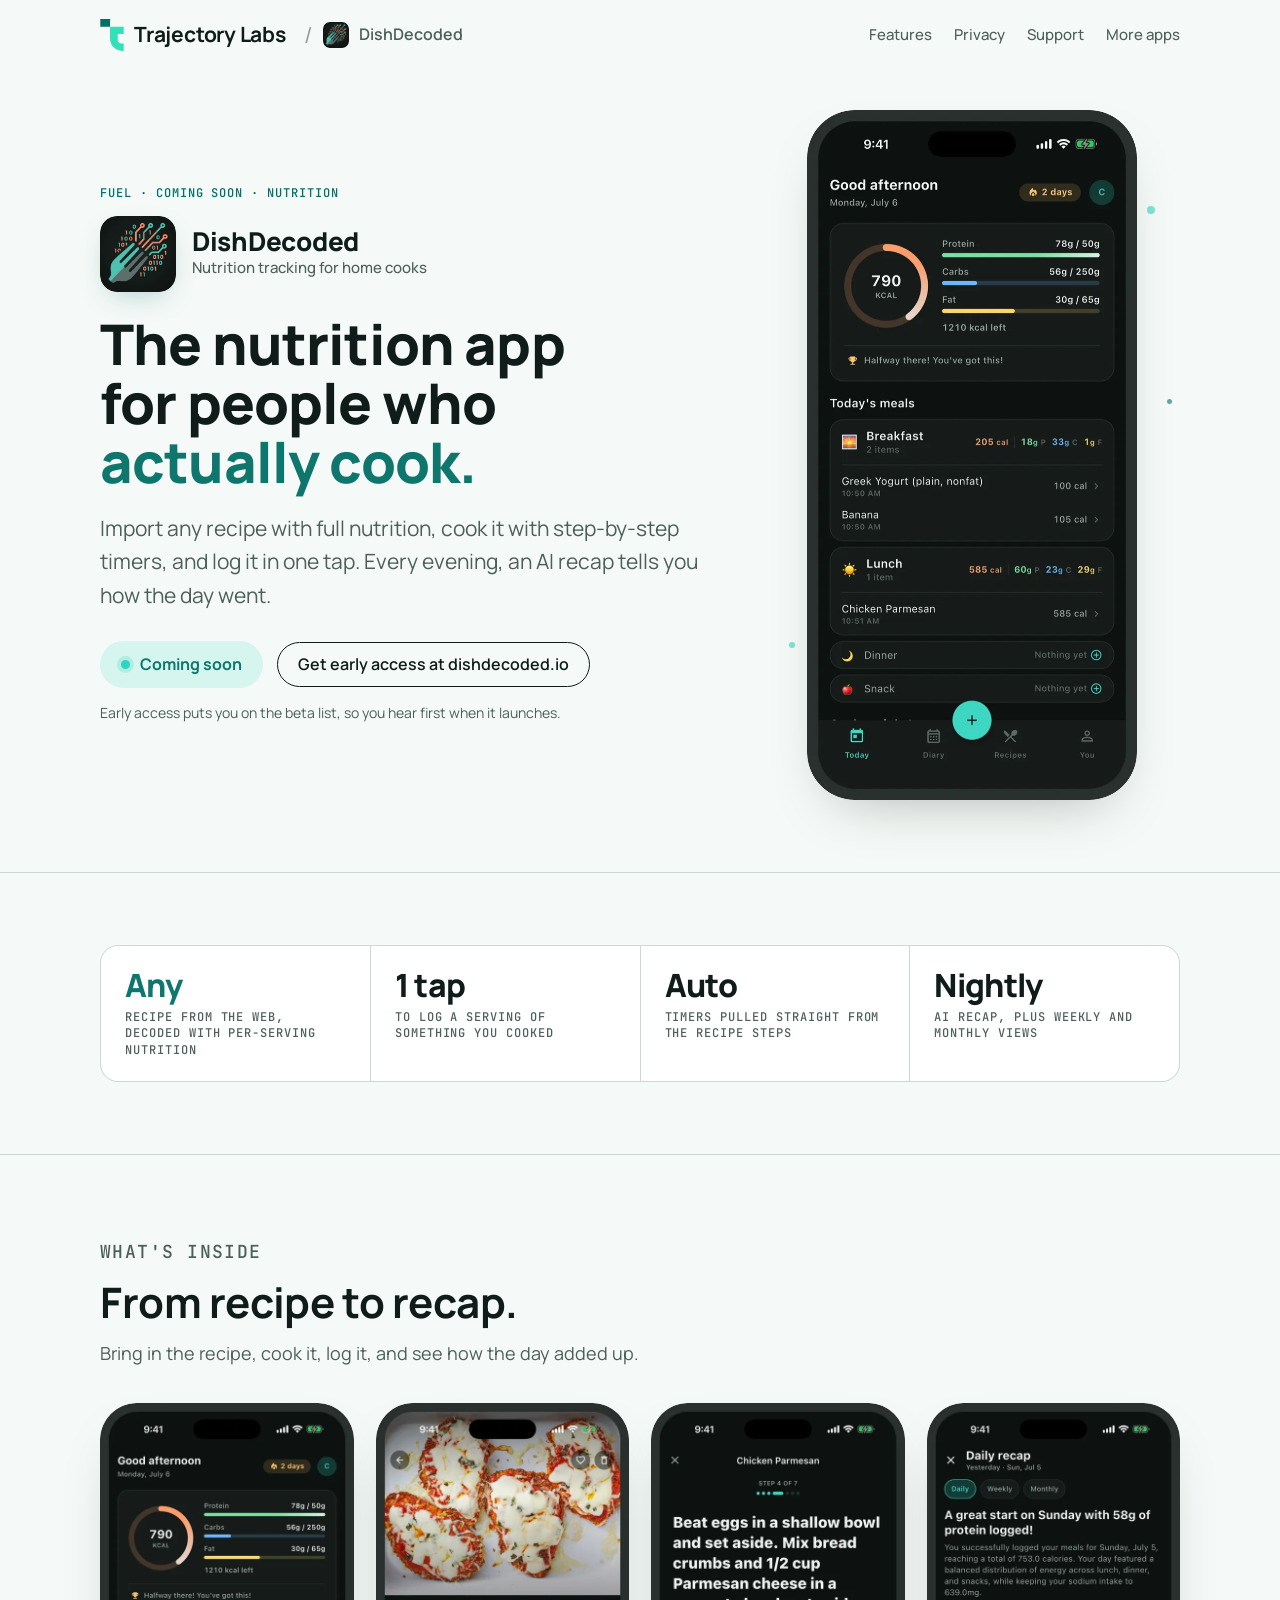
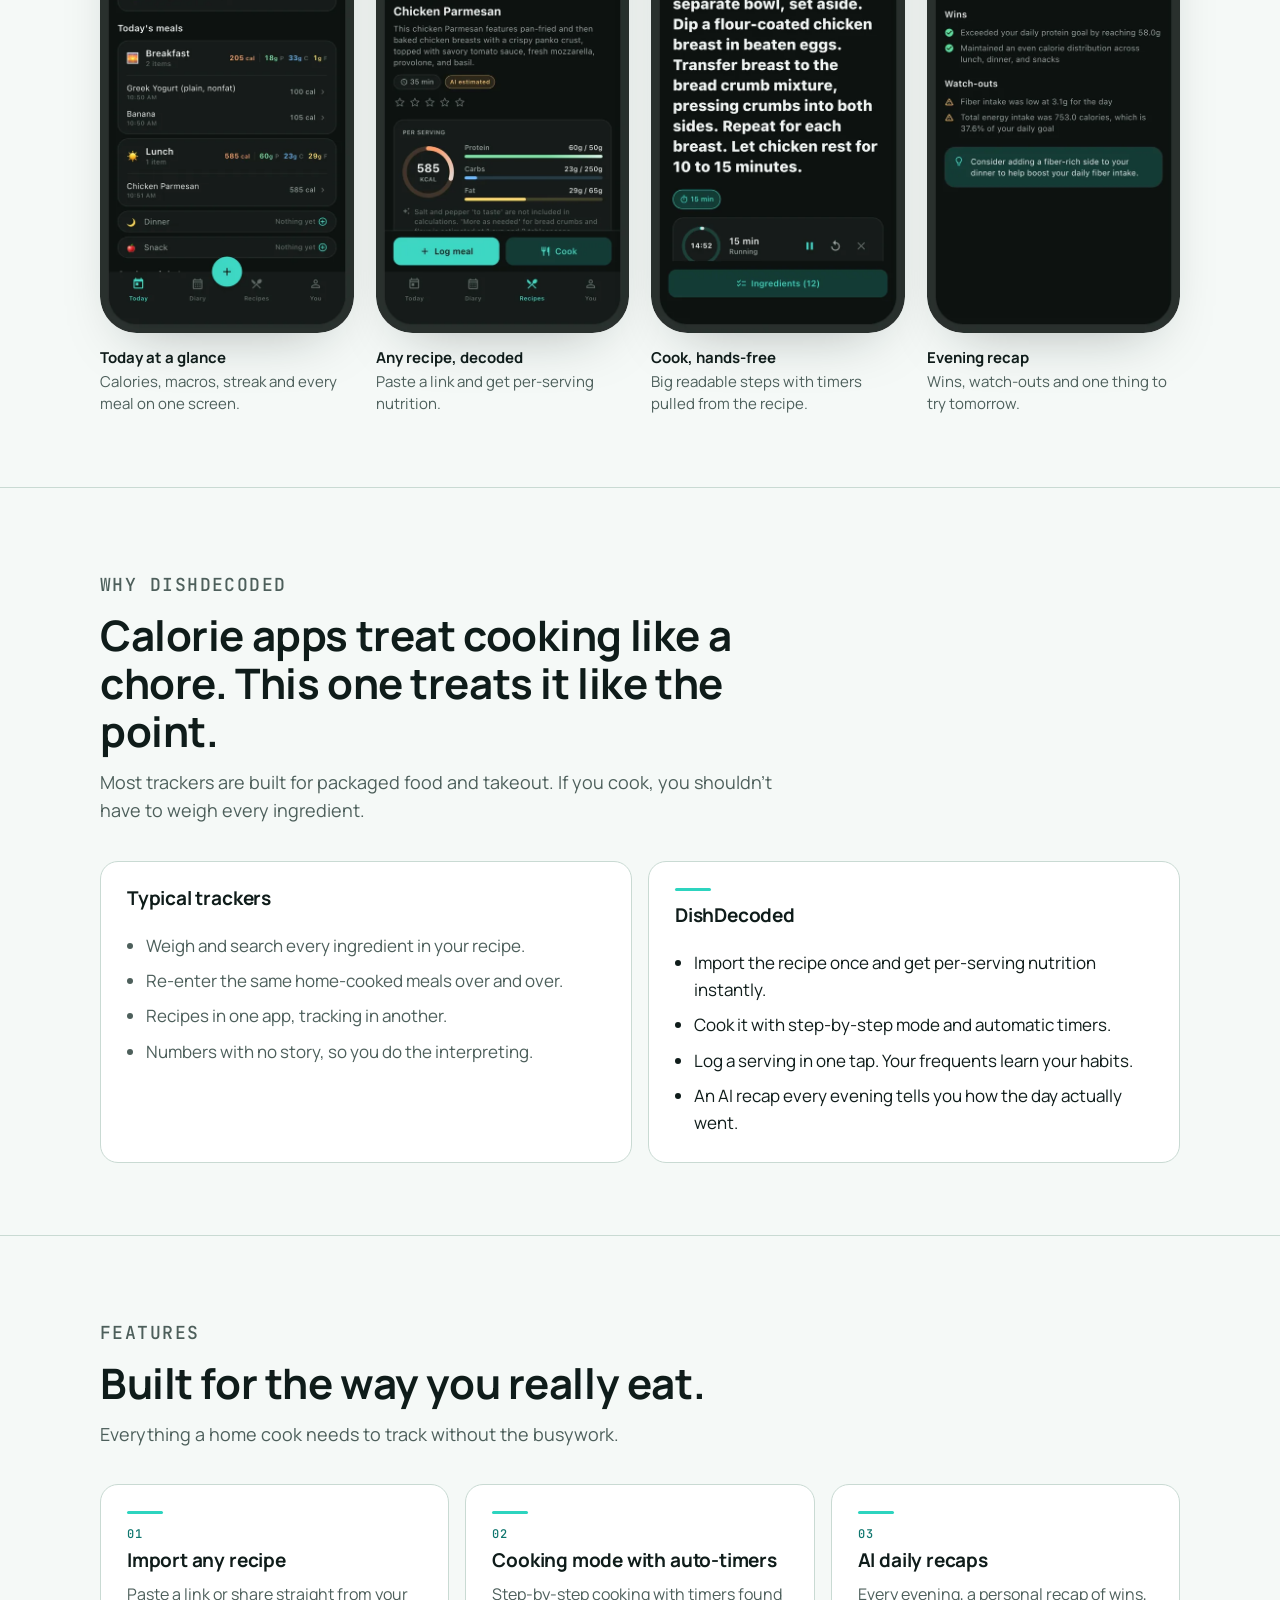
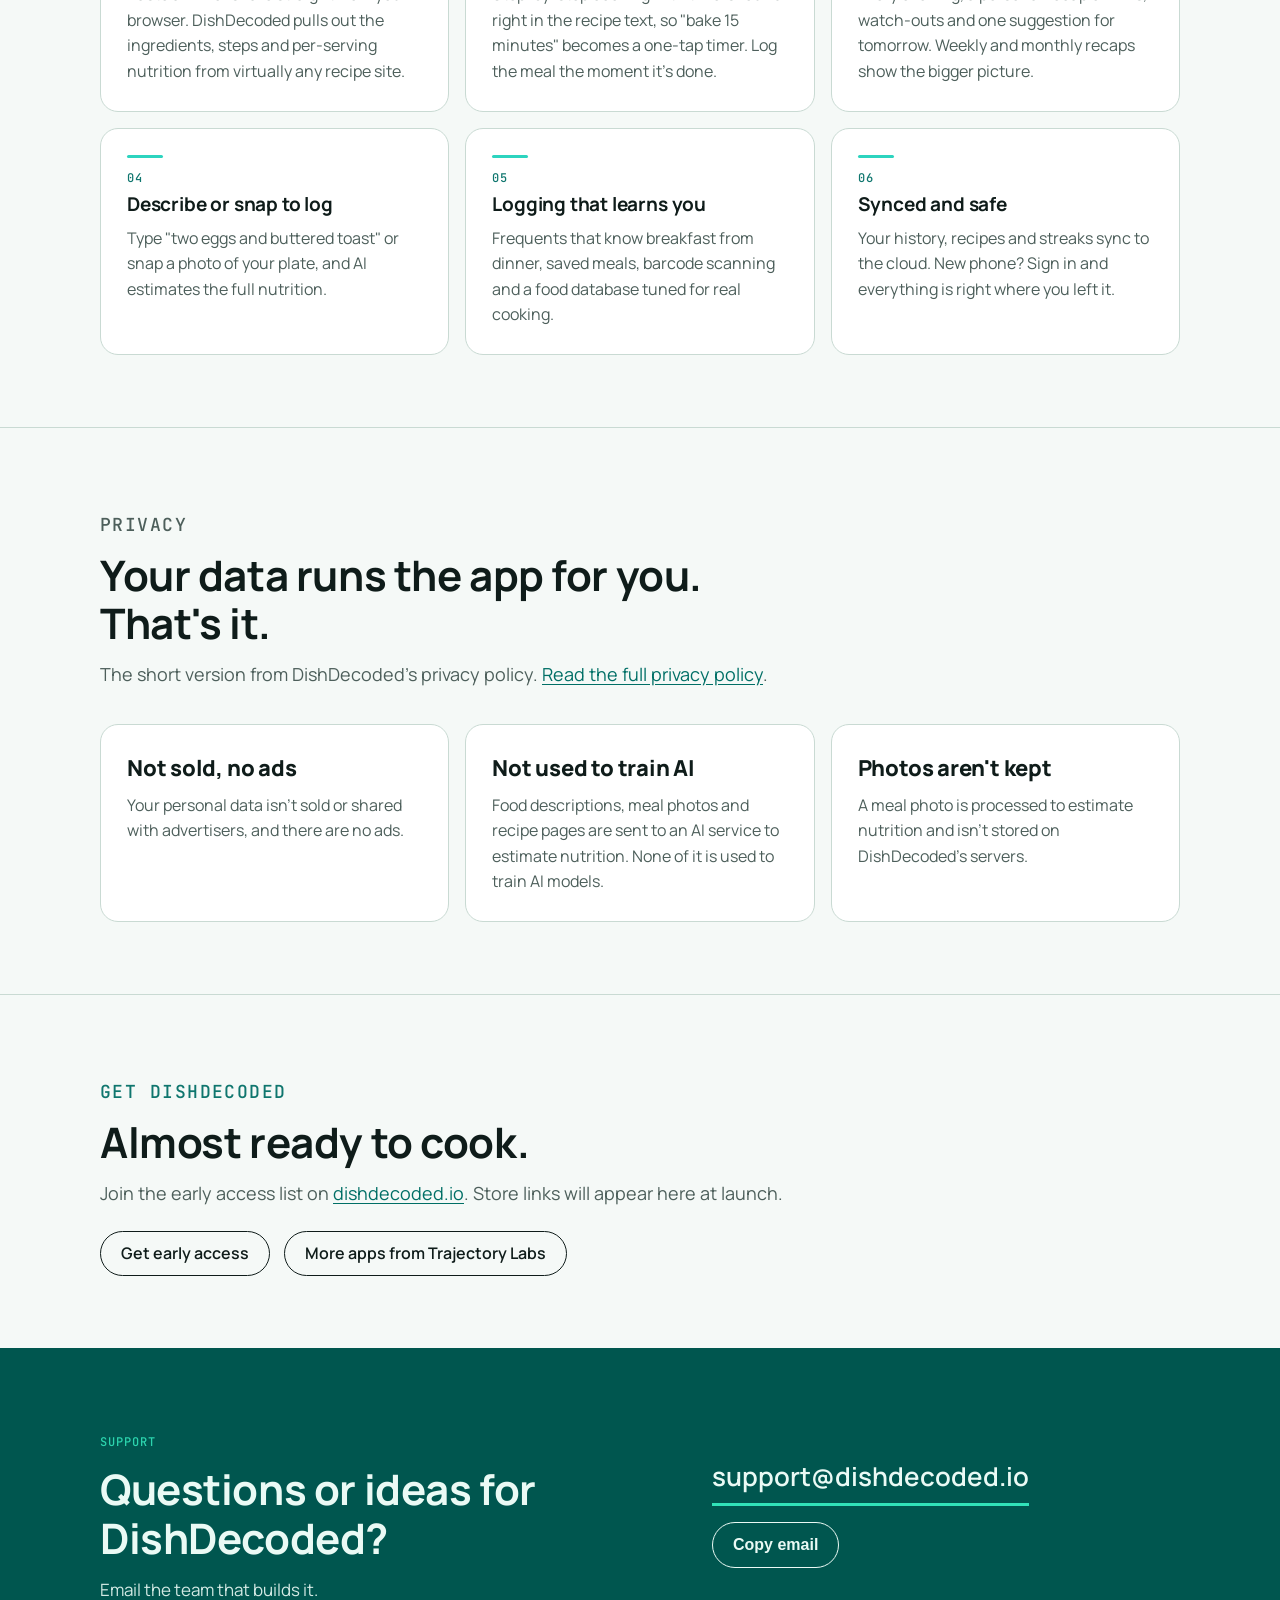
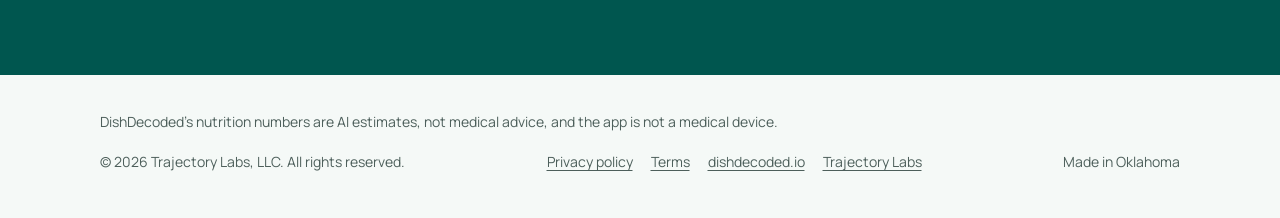
==== dishdecoded/index.html @ 004f0a42 "Add trajectorylabs.io homepage and app subpages Homepage with app cards, plus Revest, DishDecoded an" ====
<!doctype html>
<!-- ============================================================
     Trajectory Labs app page (from the hamprep-site template, see TEMPLATE.md).
     Served at trajectorylabs.io/dishdecoded/. All links to the parent site are relative.
     Copy and screenshots come from dishdecoded.io (netlify/dishdecoded-web in the dishdecoded repo).
     STORE STATE SWITCH: data-store="soon" (no badge, early access link)
                         data-store="live" (store badge). When it ships, add the real App Store URL
                         (hero and second CTA), the Apple trademark line in the footer, and pricing.
     ============================================================ -->
<html lang="en" data-store="soon">
<head>
<meta charset="utf-8">
<meta name="viewport" content="width=device-width, initial-scale=1, viewport-fit=cover">
<title>DishDecoded: The nutrition app for people who actually cook</title>
<meta name="description" content="Import any recipe with full nutrition, cook it with step-by-step auto-timers, log it in one tap, and get an AI recap of your day. Nutrition tracking built for home cooks, coming soon.">
<link rel="canonical" href="https://trajectorylabs.io/dishdecoded/">
<meta name="theme-color" content="#f5f9f7" media="(prefers-color-scheme: light)">
<meta name="theme-color" content="#0b1513" media="(prefers-color-scheme: dark)">
<link rel="icon" href="assets/favicon.png" type="image/png" sizes="64x64">
<link rel="apple-touch-icon" href="assets/apple-touch-icon.png">
<meta property="og:type" content="website">
<meta property="og:site_name" content="Trajectory Labs">
<meta property="og:title" content="DishDecoded: The nutrition app for people who actually cook">
<meta property="og:description" content="Import any recipe with full nutrition, cook it with auto-timers, log it in one tap, and get an AI recap of your day.">
<meta property="og:url" content="https://trajectorylabs.io/dishdecoded/">
<meta property="og:image" content="https://trajectorylabs.io/dishdecoded/icon.png">
<meta property="og:image:width" content="512">
<meta property="og:image:height" content="512">
<meta property="og:image:alt" content="DishDecoded app icon: a teal fork whose tines turn into circuit lines and binary digits">
<meta name="twitter:card" content="summary">
<meta name="twitter:title" content="DishDecoded: The nutrition app for people who actually cook">
<meta name="twitter:description" content="Import any recipe with full nutrition, cook it with auto-timers, log it in one tap, and get an AI recap of your day.">
<meta name="twitter:image" content="https://trajectorylabs.io/dishdecoded/icon.png">
<link rel="preconnect" href="https://fonts.googleapis.com">
<link rel="preconnect" href="https://fonts.gstatic.com" crossorigin>
<link rel="stylesheet" href="https://fonts.googleapis.com/css2?family=Manrope:wght@400..800&family=JetBrains+Mono:wght@500&display=swap">
<link rel="stylesheet" href="../shared/app-page.css">
<!-- SLOT: per-app accent. DishDecoded teal from dishdecoded.io (#2dd4bf) and the app icon.
     Light: --accent-ink #0f766e is 5.2:1 on --bg #f5f9f7, 5.5:1 on white, 4.7:1 on --accent-soft #d5f5ee.
     Dark:  --accent-ink #2dd4bf is 10:1 on #0b1513 and 6.7:1 on the dark --accent-soft #123a35.
     Text on the #2dd4bf fill is dark ink (#0f1c1a, 9.4:1) in both modes. -->
<style>
:root {
  --accent: #2dd4bf;
  --accent-ink: #0f766e;
  --accent-soft: #d5f5ee;
  --accent-glow: rgba(45, 212, 191, .22);
  --accent-shadow: rgba(15, 118, 110, .4);
  --on-accent: #0f1c1a;
}
@media (prefers-color-scheme: dark) {
  :root:not([data-theme="light"]) { --accent-ink: #2dd4bf; --accent-soft: #123a35; --accent-glow: rgba(45, 212, 191, .2); --accent-shadow: rgba(45, 212, 191, .35); }
}
:root[data-theme="dark"] { --accent-ink: #2dd4bf; --accent-soft: #123a35; --accent-glow: rgba(45, 212, 191, .2); --accent-shadow: rgba(45, 212, 191, .35); }
/* Four screenshots instead of the template's five */
@media (min-width: 901px) { .shots { grid-template-columns: repeat(4, minmax(0, 1fr)); } }
/* Match the drawn device corners in the screenshots (corner radius is 14.5% of the width) */
.shot img, .hero-phone { border-radius: 14.5% / 6.94%; }
/* Before/after comparison */
.compare { display: grid; grid-template-columns: repeat(2, minmax(0, 1fr)); gap: 16px; }
.compare .card h3 { margin-bottom: 12px; }
.compare ul { margin: 0; padding-left: 1.1em; display: grid; gap: 8px; color: var(--muted); }
.compare .ours ul { color: var(--ink); }
@media (max-width: 700px) { .compare { grid-template-columns: 1fr; } }
</style>
<link rel="preload" as="image" href="assets/hero-phone.webp" type="image/webp">
<script>
// Always open at the top unless the link points at a section (#...).
if ('scrollRestoration' in history) history.scrollRestoration = 'manual';
if (!location.hash) { window.scrollTo(0, 0); addEventListener('load', function () { window.scrollTo(0, 0); }); }
</script>
</head>
<body>
<a class="skip" href="#main">Skip to content</a>

<!-- ============ SHARED CHROME: nav (same on every app page) ============ -->
<header class="nav">
  <div class="wrap">
    <a class="brand" href="../" aria-label="Trajectory Labs home">
      <svg viewBox="0 0 564 771" aria-hidden="true"><rect x="0" y="0" width="234" height="184" rx="6" fill="var(--teal)"/><path d="M233 184 H564 V361 H421 V500 C421 552 462 588 520 588 H564 V771 C370 771 238 650 233 470 Z" fill="var(--mint)"/></svg>
      Trajectory Labs
    </a>
    <span class="crumb"><span class="sep" aria-hidden="true">/</span><img src="assets/app-icon.webp" width="26" height="26" alt="">DishDecoded</span>
    <nav class="nav-links" aria-label="Page">
      <a href="#features">Features</a>
      <a href="#privacy">Privacy</a>
      <a href="#support">Support</a>
      <a class="keep" href="../#apps">More apps</a>
    </nav>
  </div>
</header>

<main id="main">
<!-- ============ HERO ============ -->
<section class="hero">
  <div class="wrap">
    <div class="hero-copy">
      <p class="label">Fuel &middot; Coming soon &middot; Nutrition</p>
      <div class="app-id">
        <img src="assets/app-icon.webp" width="76" height="76" alt="DishDecoded app icon: a teal fork whose tines turn into circuit lines and binary digits">
        <div>
          <div class="name">DishDecoded</div>
          <div class="tag">Nutrition tracking for home cooks</div>
        </div>
      </div>
      <h1>The nutrition app for people who <span class="accent">actually cook.</span></h1>
      <p class="lead">Import any recipe with full nutrition, cook it with step-by-step timers, and log it in one tap. Every evening, an AI recap tells you how the day went.</p>

      <div class="cta">
        <span class="soon-pill store-soon"><span class="dot" aria-hidden="true"></span>Coming soon</span>
        <!-- Live state: add the official store badges here with the real listing URLs -->
        <a class="btn secondary" href="https://dishdecoded.io/#waitlist">Get early access at dishdecoded.io</a>
      </div>
      <p class="cta-note store-soon">Early access puts you on the beta list, so you hear first when it launches.</p>
    </div>

    <div class="hero-art" aria-hidden="true">
      <div class="orb"></div>
      <div class="dots"><i></i><i></i><i></i><i></i></div>
      <img class="hero-phone" src="assets/hero-phone.webp" width="640" height="1338" alt="" fetchpriority="high">
    </div>
  </div>
</section>

<!-- ============ STATS ============ -->
<section class="section" aria-label="At a glance">
  <div class="wrap">
    <div class="stats">
      <div><div class="num accent">Any</div><div class="what">Recipe from the web, decoded with per-serving nutrition</div></div>
      <div><div class="num">1 tap</div><div class="what">To log a serving of something you cooked</div></div>
      <div><div class="num">Auto</div><div class="what">Timers pulled straight from the recipe steps</div></div>
      <div><div class="num">Nightly</div><div class="what">AI recap, plus weekly and monthly views</div></div>
    </div>
  </div>
</section>

<!-- ============ SCREENSHOTS. Sample data from dishdecoded.io's own screenshots; the sample user's name is removed. ============ -->
<section class="section" id="inside">
  <div class="wrap">
    <div class="section-head">
      <p class="label">What's inside</p>
      <h2>From recipe to recap.</h2>
      <p>Bring in the recipe, cook it, log it, and see how the day added up.</p>
    </div>
    <div class="shots">
      <figure class="shot">
        <img src="assets/shot-today.webp" width="520" height="1087" loading="lazy" decoding="async" alt="DishDecoded Today screen: 790 calories logged with protein, carb and fat bars, a two-day streak, and breakfast and lunch listed">
        <figcaption><b>Today at a glance</b>Calories, macros, streak and every meal on one screen.</figcaption>
      </figure>
      <figure class="shot">
        <img src="assets/shot-recipe.webp" width="520" height="1087" loading="lazy" decoding="async" alt="A decoded Chicken Parmesan recipe showing 585 calories per serving with protein, carb and fat breakdown, and Log meal and Cook buttons">
        <figcaption><b>Any recipe, decoded</b>Paste a link and get per-serving nutrition.</figcaption>
      </figure>
      <figure class="shot">
        <img src="assets/shot-cooking.webp" width="520" height="1087" loading="lazy" decoding="async" alt="Cooking mode, step 4 of 7 for Chicken Parmesan, in large text with a 15-minute timer running">
        <figcaption><b>Cook, hands-free</b>Big readable steps with timers pulled from the recipe.</figcaption>
      </figure>
      <figure class="shot">
        <img src="assets/shot-recap.webp" width="520" height="1087" loading="lazy" decoding="async" alt="Daily recap for a Sunday: 58 grams of protein logged, two wins, two watch-outs, and a suggestion to add a fiber-rich side">
        <figcaption><b>Evening recap</b>Wins, watch-outs and one thing to try tomorrow.</figcaption>
      </figure>
    </div>
  </div>
</section>

<!-- ============ WHY ============ -->
<section class="section" id="why">
  <div class="wrap">
    <div class="section-head">
      <p class="label">Why DishDecoded</p>
      <h2>Calorie apps treat cooking like a chore. This one treats it like the point.</h2>
      <p>Most trackers are built for packaged food and takeout. If you cook, you shouldn't have to weigh every ingredient.</p>
    </div>
    <div class="compare">
      <div class="card">
        <h3>Typical trackers</h3>
        <ul>
          <li>Weigh and search every ingredient in your recipe.</li>
          <li>Re-enter the same home-cooked meals over and over.</li>
          <li>Recipes in one app, tracking in another.</li>
          <li>Numbers with no story, so you do the interpreting.</li>
        </ul>
      </div>
      <div class="card accent-top ours">
        <h3>DishDecoded</h3>
        <ul>
          <li>Import the recipe once and get per-serving nutrition instantly.</li>
          <li>Cook it with step-by-step mode and automatic timers.</li>
          <li>Log a serving in one tap. Your frequents learn your habits.</li>
          <li>An AI recap every evening tells you how the day actually went.</li>
        </ul>
      </div>
    </div>
  </div>
</section>

<!-- ============ FEATURES ============ -->
<section class="section" id="features">
  <div class="wrap">
    <div class="section-head">
      <p class="label">Features</p>
      <h2>Built for the way you really eat.</h2>
      <p>Everything a home cook needs to track without the busywork.</p>
    </div>
    <div class="grid">
      <div class="card accent-top">
        <span class="idx">01</span>
        <h3>Import any recipe</h3>
        <p>Paste a link or share straight from your browser. DishDecoded pulls out the ingredients, steps and per-serving nutrition from virtually any recipe site.</p>
      </div>
      <div class="card accent-top">
        <span class="idx">02</span>
        <h3>Cooking mode with auto-timers</h3>
        <p>Step-by-step cooking with timers found right in the recipe text, so "bake 15 minutes" becomes a one-tap timer. Log the meal the moment it's done.</p>
      </div>
      <div class="card accent-top">
        <span class="idx">03</span>
        <h3>AI daily recaps</h3>
        <p>Every evening, a personal recap of wins, watch-outs and one suggestion for tomorrow. Weekly and monthly recaps show the bigger picture.</p>
      </div>
      <div class="card accent-top">
        <span class="idx">04</span>
        <h3>Describe or snap to log</h3>
        <p>Type "two eggs and buttered toast" or snap a photo of your plate, and AI estimates the full nutrition.</p>
      </div>
      <div class="card accent-top">
        <span class="idx">05</span>
        <h3>Logging that learns you</h3>
        <p>Frequents that know breakfast from dinner, saved meals, barcode scanning and a food database tuned for real cooking.</p>
      </div>
      <div class="card accent-top">
        <span class="idx">06</span>
        <h3>Synced and safe</h3>
        <p>Your history, recipes and streaks sync to the cloud. New phone? Sign in and everything is right where you left it.</p>
      </div>
    </div>
  </div>
</section>

<!-- ============ PRIVACY SUMMARY (from dishdecoded.io/privacy) ============ -->
<section class="section" id="privacy">
  <div class="wrap">
    <div class="section-head">
      <p class="label">Privacy</p>
      <h2>Your data runs the app for you. That's it.</h2>
      <p>The short version from DishDecoded's privacy policy. <a href="https://dishdecoded.io/privacy">Read the full privacy policy</a>.</p>
    </div>
    <div class="privacy-strip">
      <div class="card">
        <span class="big">Not sold, no ads</span>
        <p>Your personal data isn't sold or shared with advertisers, and there are no ads.</p>
      </div>
      <div class="card">
        <span class="big">Not used to train AI</span>
        <p>Food descriptions, meal photos and recipe pages are sent to an AI service to estimate nutrition. None of it is used to train AI models.</p>
      </div>
      <div class="card">
        <span class="big">Photos aren't kept</span>
        <p>A meal photo is processed to estimate nutrition and isn't stored on DishDecoded's servers.</p>
      </div>
    </div>
  </div>
</section>

<!-- ============ SECOND CTA (store state aware) ============ -->
<section class="section" aria-label="Get the app">
  <div class="wrap">
    <div class="section-head cta-head">
      <p class="label accent">Get DishDecoded</p>
      <h2 class="store-soon">Almost ready to cook.</h2>
      <h2 class="store-live">Ready for your next recipe.</h2>
      <p class="store-soon">Join the early access list on <a href="https://dishdecoded.io">dishdecoded.io</a>. Store links will appear here at launch.</p>
    </div>
    <div class="cta">
      <a class="btn secondary" href="https://dishdecoded.io/#waitlist">Get early access</a>
      <a class="btn secondary" href="../#apps">More apps from Trajectory Labs</a>
    </div>
  </div>
</section>
</main>

<!-- ============ SHARED CHROME: contact band ============ -->
<section class="band" id="support">
  <div class="wrap">
    <div>
      <p class="label">Support</p>
      <h2>Questions or ideas for DishDecoded?</h2>
      <p>Email the team that builds it.</p>
    </div>
    <div class="band-mail">
      <a class="mail" href="mailto:support@dishdecoded.io">support@dishdecoded.io</a>
      <button class="btn secondary" type="button" data-copy="support@dishdecoded.io" hidden>Copy email</button>
    </div>
  </div>
</section>

<!-- ============ SHARED CHROME: footer ============ -->
<footer class="footer">
  <div class="wrap">
    <p class="legal">DishDecoded's nutrition numbers are AI estimates, not medical advice, and the app is not a medical device.</p>
    <div class="row">
      <span>&copy; 2026 Trajectory Labs, LLC. All rights reserved.</span>
      <nav aria-label="Footer">
        <a href="https://dishdecoded.io/privacy">Privacy policy</a>
        <a href="https://dishdecoded.io/terms">Terms</a>
        <a href="https://dishdecoded.io">dishdecoded.io</a>
        <a href="../">Trajectory Labs</a>
      </nav>
      <span>Made in Oklahoma</span>
    </div>
  </div>
</footer>

<script>
// Copy email button: only shown when the clipboard API exists. Pure enhancement.
(function () {
  var b = document.querySelector('[data-copy]');
  if (!b || !navigator.clipboard) return;
  b.hidden = false;
  b.addEventListener('click', function () {
    navigator.clipboard.writeText(b.getAttribute('data-copy')).then(function () {
      var t = b.textContent; b.textContent = 'Copied'; b.setAttribute('data-done', '');
      setTimeout(function () { b.textContent = t; b.removeAttribute('data-done'); }, 1800);
    });
  });
})();
</script>
</body>
</html>
---- shared/app-page.css ----
/* ==========================================================================
   Trajectory Labs app page template
   Shared chrome (nav, footer, contact band, cards, buttons) uses the
   trajectorylabs.io tokens. Each app overrides only the --accent* slots.
   ========================================================================== */

/* ---------- 1. Tokens: Trajectory Labs (do not edit per app) ---------- */
:root {
  --bg: #f5f9f7;
  --surface: #ffffff;
  --ink: #0f1c1a;
  --muted: #4d5f5b;
  --line: #c9dad3;
  --teal: #006f66;
  --mint: #31e2b9;
  --mint-soft: #dcf8f0;
  --band: #00564f;
  --band-ink: #eafaf5;
  --on-teal: #ffffff;
  --focus: #006f66;

  /* ---------- 2. Tokens: per-app accent (EDIT THESE for a new app) ----------
     --accent       brand fill color (buttons, bars). Dark ink sits on it.
     --accent-ink   text-on-light version, must reach 4.5:1 on --bg.
     --accent-soft  tinted background for chips and the hero glow.
     --accent-glow  translucent version for the hero blob.
     --accent-shadow translucent version for the icon's drop shadow.
     --on-accent    text color used on top of --accent fills. */
  --accent: #f2731a;
  --accent-ink: #b04e00;
  --accent-soft: #fdeee2;
  --accent-glow: rgba(242, 115, 26, .22);
  --accent-shadow: rgba(242, 115, 26, .6);
  --on-accent: #0f1c1a;

  --measure: 1080px;
  --gutter: max(20px, env(safe-area-inset-left), env(safe-area-inset-right));
  --radius: 18px;
  --font: "Manrope", system-ui, -apple-system, "Segoe UI", sans-serif;
  --mono: "JetBrains Mono", ui-monospace, SFMono-Regular, Menlo, monospace;
  --shadow: 0 24px 60px -30px rgba(15, 28, 26, .35);
  color-scheme: light;
}

/* Dark mode: system preference, unless the page is pinned to light */
@media (prefers-color-scheme: dark) {
  :root:not([data-theme="light"]) {
    --bg: #0b1513;
    --surface: #111f1c;
    --ink: #e9f3f0;
    --muted: #9db3ad;
    --line: #1f3430;
    --teal: #3fb5a6;
    --mint: #31e2b9;
    --mint-soft: #123a32;
    --band: #0f2e2a;
    --band-ink: #e9f3f0;
    --on-teal: #0b1513;
    --focus: #31e2b9;
    --accent-ink: #ff9a52;
    --accent-soft: #3a2314;
    --accent-glow: rgba(242, 115, 26, .28);
    --shadow: 0 24px 60px -30px rgba(0, 0, 0, .8);
    color-scheme: dark;
  }
}
/* Dark mode pinned with <html data-theme="dark"> */
:root[data-theme="dark"] {
  --bg: #0b1513;
  --surface: #111f1c;
  --ink: #e9f3f0;
  --muted: #9db3ad;
  --line: #1f3430;
  --teal: #3fb5a6;
  --mint: #31e2b9;
  --mint-soft: #123a32;
  --band: #0f2e2a;
  --band-ink: #e9f3f0;
  --on-teal: #0b1513;
  --focus: #31e2b9;
  --accent-ink: #ff9a52;
  --accent-soft: #3a2314;
  --accent-glow: rgba(242, 115, 26, .28);
  --shadow: 0 24px 60px -30px rgba(0, 0, 0, .8);
  color-scheme: dark;
}

/* ---------- 3. Base ---------- */
*, *::before, *::after { box-sizing: border-box; }
html { -webkit-text-size-adjust: 100%; scroll-behavior: smooth; }
body {
  margin: 0;
  background: var(--bg);
  color: var(--ink);
  font: 400 17px/1.6 var(--font);
  overflow-x: hidden;
  -webkit-font-smoothing: antialiased;
}
img, svg { display: block; max-width: 100%; height: auto; }
a { color: var(--teal); text-underline-offset: .18em; }
a:hover { color: var(--ink); }
:focus-visible { outline: 3px solid var(--focus); outline-offset: 3px; border-radius: 6px; }
h1, h2, h3, h4 { margin: 0; line-height: 1.15; letter-spacing: -0.01em; }
h1 { font-size: clamp(40px, 6.2vw, 68px); font-weight: 800; line-height: 1.06; letter-spacing: -0.015em; }
h2 { font-size: clamp(32px, 4vw, 42px); font-weight: 700; }
h3 { font-size: 19px; font-weight: 700; }
p { margin: 0 0 1em; }
p:last-child { margin-bottom: 0; }
strong { font-weight: 700; }
.wrap { width: min(var(--measure), 100% - 2 * var(--gutter)); margin-inline: auto; }
.label {
  font: 500 12px/1.4 var(--mono);
  text-transform: uppercase;
  letter-spacing: .08em;
  color: var(--teal);
  margin: 0 0 14px;
}
.label.accent { color: var(--accent-ink); }
.lead { font-size: clamp(18px, 2vw, 21px); color: var(--muted); max-width: 34em; }
.muted { color: var(--muted); }
.skip {
  position: absolute; left: var(--gutter); top: -60px;
  background: var(--surface); color: var(--ink); padding: 10px 14px; border-radius: 999px; z-index: 20;
}
.skip:focus { top: 12px; }

/* ---------- 4. Buttons, chips ---------- */
.btn {
  display: inline-flex; align-items: center; justify-content: center; gap: 8px;
  padding: 12px 20px; border-radius: 999px; font-weight: 600; font-size: 16px; line-height: 1.2;
  text-decoration: none; cursor: pointer; border: 1.5px solid transparent;
  transition: transform .15s ease, background-color .15s ease, color .15s ease;
}
.btn:hover { transform: translateY(-1px); }
.btn.primary { background: var(--teal); color: var(--on-teal); border-color: var(--teal); }
.btn.primary:hover { color: var(--on-teal); }
.btn.secondary { background: transparent; color: var(--ink); border-color: var(--ink); }
.btn.secondary:hover { background: var(--surface); color: var(--ink); }
.btn.accent { background: var(--accent); color: var(--on-accent); border-color: var(--accent); }
.btn.accent:hover { color: var(--on-accent); }
.chip {
  display: inline-flex; align-items: center; gap: 6px;
  font: 500 11px/1 var(--mono); text-transform: uppercase; letter-spacing: .08em;
  padding: 7px 11px; border-radius: 999px; background: var(--mint-soft); color: var(--teal); white-space: nowrap;
}
.chip.dev { background: transparent; border: 1px solid var(--teal); }
.chip.accent { background: var(--accent-soft); color: var(--accent-ink); }
.chip .dot { width: 7px; height: 7px; border-radius: 50%; background: currentColor; }

/* ---------- 5. Nav ---------- */
.nav { padding: 18px 0; }
.nav .wrap { display: flex; align-items: center; gap: 18px; flex-wrap: wrap; }
.brand { display: inline-flex; align-items: center; gap: 10px; text-decoration: none; color: var(--ink); font-weight: 700; font-size: 21px; letter-spacing: -0.01em; }
.brand svg { width: 24px; height: 32px; }
.brand:hover { color: var(--teal); }
.crumb { display: inline-flex; align-items: center; gap: 10px; color: var(--muted); font-weight: 600; font-size: 16px; }
.crumb .sep { color: var(--muted); opacity: .6; font-weight: 400; font-size: 22px; line-height: 1; }
.crumb img { width: 26px; height: 26px; border-radius: 7px; }
.nav-links { margin-left: auto; display: flex; gap: 22px; align-items: center; flex-wrap: wrap; }
.nav-links a { color: var(--muted); text-decoration: none; font-size: 15px; font-weight: 500; }
.nav-links a:hover { color: var(--ink); }
.nav-links a.btn { color: var(--on-teal); font-size: 14px; padding: 9px 16px; }
@media (max-width: 720px) {
  .nav-links a:not(.keep) { display: none; }
  .crumb { display: none; }
}

/* ---------- 6. Sections ---------- */
.section { padding: 72px 0; border-top: 1px solid var(--line); }
.section-head { max-width: 42em; margin-bottom: 36px; }
.section-head p { color: var(--muted); font-size: 18px; margin-top: 12px; }
@media (max-width: 720px) { .section { padding: 56px 0; } }

/* ---------- 7. Hero ---------- */
.hero { position: relative; padding: 40px 0 72px; overflow-x: clip; }
.hero .wrap { display: grid; grid-template-columns: minmax(0, 1.2fr) minmax(0, .8fr); gap: 40px; align-items: center; }
.hero-copy { min-width: 0; }
.app-id { display: flex; align-items: center; gap: 16px; margin: 0 0 22px; }
.app-id img { width: 76px; height: 76px; border-radius: 17px; box-shadow: 0 10px 30px -12px var(--accent-shadow); }
.app-id .name { font-size: 26px; font-weight: 800; letter-spacing: -0.01em; line-height: 1.1; }
.app-id .tag { color: var(--muted); font-size: 15px; font-weight: 500; }
.hero h1 { margin: 0 0 20px; max-width: 9.3em; font-size: clamp(38px, 4.6vw, 56px); text-wrap: pretty; }
.hero h1 .accent { color: var(--accent-ink); }
.hero .lead { margin-bottom: 28px; }
.cta { display: flex; align-items: center; gap: 14px; flex-wrap: wrap; }
.cta-note { margin-top: 14px; font-size: 14px; color: var(--muted); }
.cta-note a { color: var(--muted); }
.cta-head { margin-bottom: 24px; }
.soon-pill {
  display: inline-flex; align-items: center; gap: 10px;
  padding: 13px 20px; border-radius: 999px; background: var(--accent-soft); color: var(--accent-ink);
  font-weight: 700; font-size: 16px; line-height: 1.2; border: 1.5px solid transparent;
}
.soon-pill .dot { width: 9px; height: 9px; border-radius: 50%; background: var(--accent); box-shadow: 0 0 0 4px var(--accent-glow); }
/* Apple badge: official artwork, never restyled. Min height 40px, clear space = 1/4 of its height. */
.store-badge { display: inline-block; padding: 14px; margin: -14px; border-radius: 12px; line-height: 0; }
.store-badge img { height: 56px; width: auto; }
.hero-art { position: relative; min-width: 0; display: grid; place-items: center; }
.hero-art::before {
  content: ""; position: absolute; inset: 6% -6% 8% -6%; border-radius: 50%;
  background: radial-gradient(closest-side, var(--accent-glow), transparent 72%);
}
.hero-art .orb {
  position: absolute; width: min(78%, 420px); aspect-ratio: 1; border-radius: 50%;
  background: var(--accent-soft); top: 50%; left: 50%; transform: translate(-50%, -50%);
}
.hero-art .dots { position: absolute; inset: 0; pointer-events: none; }
.hero-art .dots i { position: absolute; width: 8px; height: 8px; border-radius: 50%; background: var(--accent); opacity: .6; }
.hero-art .dots i:nth-child(1) { top: 14%; right: 6%; }
.hero-art .dots i:nth-child(2) { bottom: 22%; left: 6%; width: 6px; height: 6px; }
.hero-art .dots i:nth-child(3) { top: 42%; right: 2%; width: 5px; height: 5px; background: var(--teal); }
.hero-art .dots i:nth-child(4) { top: 8%; left: 18%; width: 5px; height: 5px; background: var(--teal); }
.hero-phone { position: relative; width: min(100%, 330px); border-radius: 36px; box-shadow: var(--shadow); }
@media (max-width: 860px) {
  .hero { padding: 24px 0 36px; }
  .hero .wrap { grid-template-columns: 1fr; gap: 40px; }
  .hero-art { order: 2; }
  /* Cap the tall phone so the stats and gallery arrive sooner; fade the cut edge */
  .hero-phone { width: min(78%, 300px); max-height: 62vh; object-fit: cover; object-position: top;
                -webkit-mask-image: linear-gradient(#000 72%, transparent 100%); mask-image: linear-gradient(#000 72%, transparent 100%);
                box-shadow: none; }
  .hero-art::before { inset: 6% -6% 20% -6%; }
  .app-id img { width: 64px; height: 64px; border-radius: 14px; }
}

/* ---------- 8. Stats strip ---------- */
.stats { display: grid; grid-template-columns: repeat(4, 1fr); gap: 1px; background: var(--line); border: 1px solid var(--line); border-radius: var(--radius); overflow: hidden; }
.stats > div { background: var(--surface); padding: 22px 24px; }
.stats .num { font-size: 32px; font-weight: 800; letter-spacing: -0.02em; line-height: 1.1; color: var(--ink); }
.stats .num.accent { color: var(--accent-ink); }
.stats .what { font: 500 12px/1.4 var(--mono); text-transform: uppercase; letter-spacing: .08em; color: var(--muted); margin-top: 6px; }
@media (max-width: 720px) {
  .stats { grid-template-columns: 1fr 1fr; }
  .stats > div { padding: 18px 18px; }
  .stats .num { font-size: 26px; }
}

/* ---------- 9. Screenshots ---------- */
.shots { display: grid; grid-template-columns: repeat(5, minmax(0, 1fr)); gap: 22px; }
.shot { margin: 0; min-width: 0; }
.shot img { width: 100%; border-radius: 22px; box-shadow: var(--shadow); }
.shot figcaption { margin-top: 14px; font-size: 15px; line-height: 1.45; color: var(--muted); }
.shot figcaption b { display: block; color: var(--ink); font-weight: 700; margin-bottom: 2px; }
@media (max-width: 900px) {
  .shots { display: flex; gap: 16px; overflow-x: auto; scroll-snap-type: x mandatory; scroll-padding-inline: var(--gutter);
           padding: 4px var(--gutter) 24px; margin-inline: calc(-1 * var(--gutter)); scrollbar-width: thin; -webkit-overflow-scrolling: touch; }
  .shot { flex: 0 0 min(62vw, 240px); scroll-snap-align: start; }
}

/* ---------- 10. Feature cards ---------- */
.grid { display: grid; gap: 16px; grid-template-columns: repeat(3, minmax(0, 1fr)); }
.grid.two { grid-template-columns: repeat(2, minmax(0, 1fr)); }
.card {
  background: var(--surface); border: 1px solid var(--line); border-radius: var(--radius); padding: 26px;
  display: flex; flex-direction: column; gap: 10px; min-width: 0;
}
.card .idx { font: 500 12px/1 var(--mono); letter-spacing: .08em; color: var(--accent-ink); }
.card h3 { font-size: 19px; }
.card p { color: var(--muted); font-size: 16px; }
.card.accent-top::before { content: ""; width: 36px; height: 3px; border-radius: 2px; background: var(--accent); margin-bottom: 4px; }
@media (max-width: 900px) { .grid, .grid.two { grid-template-columns: repeat(2, minmax(0, 1fr)); } }
@media (max-width: 600px) { .grid, .grid.two { grid-template-columns: 1fr; } }

/* ---------- 11. Pricing ---------- */
.pricing { display: grid; grid-template-columns: minmax(0, 1fr); gap: 16px; align-items: stretch; }
.free { background: var(--surface); border: 1px solid var(--line); border-radius: var(--radius); padding: 26px; }
.free h3 { font-size: 22px; margin-bottom: 6px; }
.free .price { font-size: 40px; font-weight: 800; letter-spacing: -0.02em; line-height: 1; margin: 10px 0 18px; }
.check { list-style: none; margin: 0; padding: 0; display: grid; gap: 10px; color: var(--muted); font-size: 16px; }
.check li { display: flex; gap: 10px; align-items: flex-start; }
.check li::before {
  content: ""; flex: 0 0 18px; height: 18px; margin-top: 3px; border-radius: 50%; background: var(--mint-soft);
  position: relative;
}
.check li { position: relative; }
.check li::after {
  content: ""; position: absolute; left: 0; top: 3px; width: 18px; height: 18px; background: var(--teal);
  -webkit-mask: url("data:image/svg+xml,%3Csvg xmlns='http://www.w3.org/2000/svg' viewBox='0 0 18 18'%3E%3Cpath d='M4.5 9.5l3 3 6-7' fill='none' stroke='black' stroke-width='2' stroke-linecap='round' stroke-linejoin='round'/%3E%3C/svg%3E") center / 100% no-repeat;
  mask: url("data:image/svg+xml,%3Csvg xmlns='http://www.w3.org/2000/svg' viewBox='0 0 18 18'%3E%3Cpath d='M4.5 9.5l3 3 6-7' fill='none' stroke='black' stroke-width='2' stroke-linecap='round' stroke-linejoin='round'/%3E%3C/svg%3E") center / 100% no-repeat;
}
.plans { display: grid; grid-template-columns: repeat(3, minmax(0, 1fr)); gap: 12px; }
.plan {
  background: var(--surface); border: 1px solid var(--line); border-radius: var(--radius); padding: 22px 20px;
  display: flex; flex-direction: column; gap: 8px; min-width: 0; position: relative;
}
.plan.best { border-color: var(--accent); box-shadow: 0 0 0 1px var(--accent) inset; }
.plan .name { font-weight: 700; font-size: 17px; line-height: 1.3; }
.plan .price { font-size: 34px; font-weight: 800; letter-spacing: -0.02em; line-height: 1; margin: 6px 0 2px; }
.plan .price small { font-size: 14px; font-weight: 500; color: var(--muted); letter-spacing: 0; margin-left: 4px; }
.plan .what { color: var(--muted); font-size: 15px; }
.plan .chip { position: absolute; top: -12px; right: 16px; }
.plan-note { grid-column: 1 / -1; color: var(--muted); font-size: 15px; display: flex; gap: 10px 22px; flex-wrap: wrap; margin-top: 4px; }
.plan-note span { display: inline-flex; align-items: center; gap: 8px; }
.plan-note span::before { content: ""; width: 6px; height: 6px; border-radius: 50%; background: var(--accent); }
@media (min-width: 601px) { .plan .name { min-height: 2.6em; } } /* two lines reserved so prices line up */
@media (max-width: 860px) and (max-height: 500px) { .hero-art { display: none; } }
@media (max-width: 600px) { .plans { grid-template-columns: 1fr; } .plan .chip { top: 20px; } }

/* ---------- 12. Privacy summary ---------- */
.privacy-strip { display: grid; grid-template-columns: repeat(3, minmax(0, 1fr)); gap: 16px; }
.privacy-strip .card { gap: 6px; }
.privacy-strip .big { font-size: 22px; font-weight: 800; letter-spacing: -0.01em; }
@media (max-width: 720px) { .privacy-strip { grid-template-columns: 1fr; } }

/* ---------- 13. Contact band ---------- */
.band { background: var(--band); color: var(--band-ink); padding: 72px 0; }
.band .wrap { display: grid; grid-template-columns: minmax(0, 1.1fr) minmax(0, .9fr); gap: 40px; align-items: center; }
.band .label { color: var(--mint); }
.band h2 { color: var(--band-ink); max-width: 14em; }
.band p { color: var(--band-ink); opacity: .9; margin-top: 14px; }
.band a { color: var(--mint); }
.band a:hover { color: var(--band-ink); }
.band-mail { display: flex; flex-direction: column; align-items: flex-start; gap: 16px; }
.band-mail a.mail {
  color: var(--band-ink); font-size: clamp(20px, 2.4vw, 26px); font-weight: 600; text-decoration: none;
  border-bottom: 3px solid var(--mint); padding-bottom: 6px; word-break: break-all;
}
.band-mail a.mail:hover { color: var(--mint); }
.band .btn.secondary { color: var(--band-ink); border-color: var(--band-ink); }
.band .btn.secondary:hover { background: rgba(255, 255, 255, .08); color: var(--band-ink); }
.band .btn.secondary[data-done] { border-color: var(--mint); color: var(--mint); }
.band :focus-visible { outline-color: var(--mint); }
@media (max-width: 860px) { .band .wrap { grid-template-columns: 1fr; gap: 28px; } }

/* ---------- 14. Footer ---------- */
.footer { padding: 36px 0 44px; font-size: 14px; color: var(--muted); }
.footer .legal { max-width: 64em; margin-bottom: 18px; }
.footer .row { display: flex; justify-content: space-between; gap: 12px 24px; flex-wrap: wrap; align-items: center; }
.footer nav { display: flex; gap: 18px; flex-wrap: wrap; }
.footer a { color: var(--muted); }
.footer a:hover { color: var(--ink); }

/* ---------- 15. Store state switch ----------
   <html data-store="soon"> shows .store-soon only; data-store="live" shows .store-live only. */
[data-store="soon"] .store-live { display: none !important; }
[data-store="live"] .store-soon { display: none !important; }

/* ---------- 16. Secondary pages (privacy, support) ---------- */
.page { padding: 32px 0 72px; }
.page .prose { max-width: 42em; }
.prose h1 { font-size: clamp(34px, 5vw, 52px); margin-bottom: 10px; }
.prose .meta { color: var(--muted); margin-bottom: 32px; }
.prose h2 { font-size: 24px; margin: 40px 0 12px; }
.prose p, .prose li { font-size: 17px; color: var(--ink); }
.prose .faq { display: grid; gap: 14px; margin-top: 20px; }
.prose .faq .card { padding: 22px 24px; gap: 6px; }
.prose .faq .card h3 { font-size: 18px; }
.prose .faq .card p { color: var(--muted); font-size: 16px; }
.prose .backlinks { margin-top: 40px; display: flex; gap: 10px; flex-wrap: wrap; }
.side-id { display: flex; align-items: center; gap: 12px; margin-bottom: 26px; }
.side-id img { width: 44px; height: 44px; border-radius: 10px; }
.side-id span { font-weight: 700; }
.side-id small { display: block; color: var(--muted); font-weight: 500; font-size: 14px; }

/* ---------- 17. Motion ---------- */
@media (prefers-reduced-motion: reduce) {
  html { scroll-behavior: auto; }
  *, *::before, *::after { transition: none !important; animation: none !important; }
  .btn:hover { transform: none; }
}
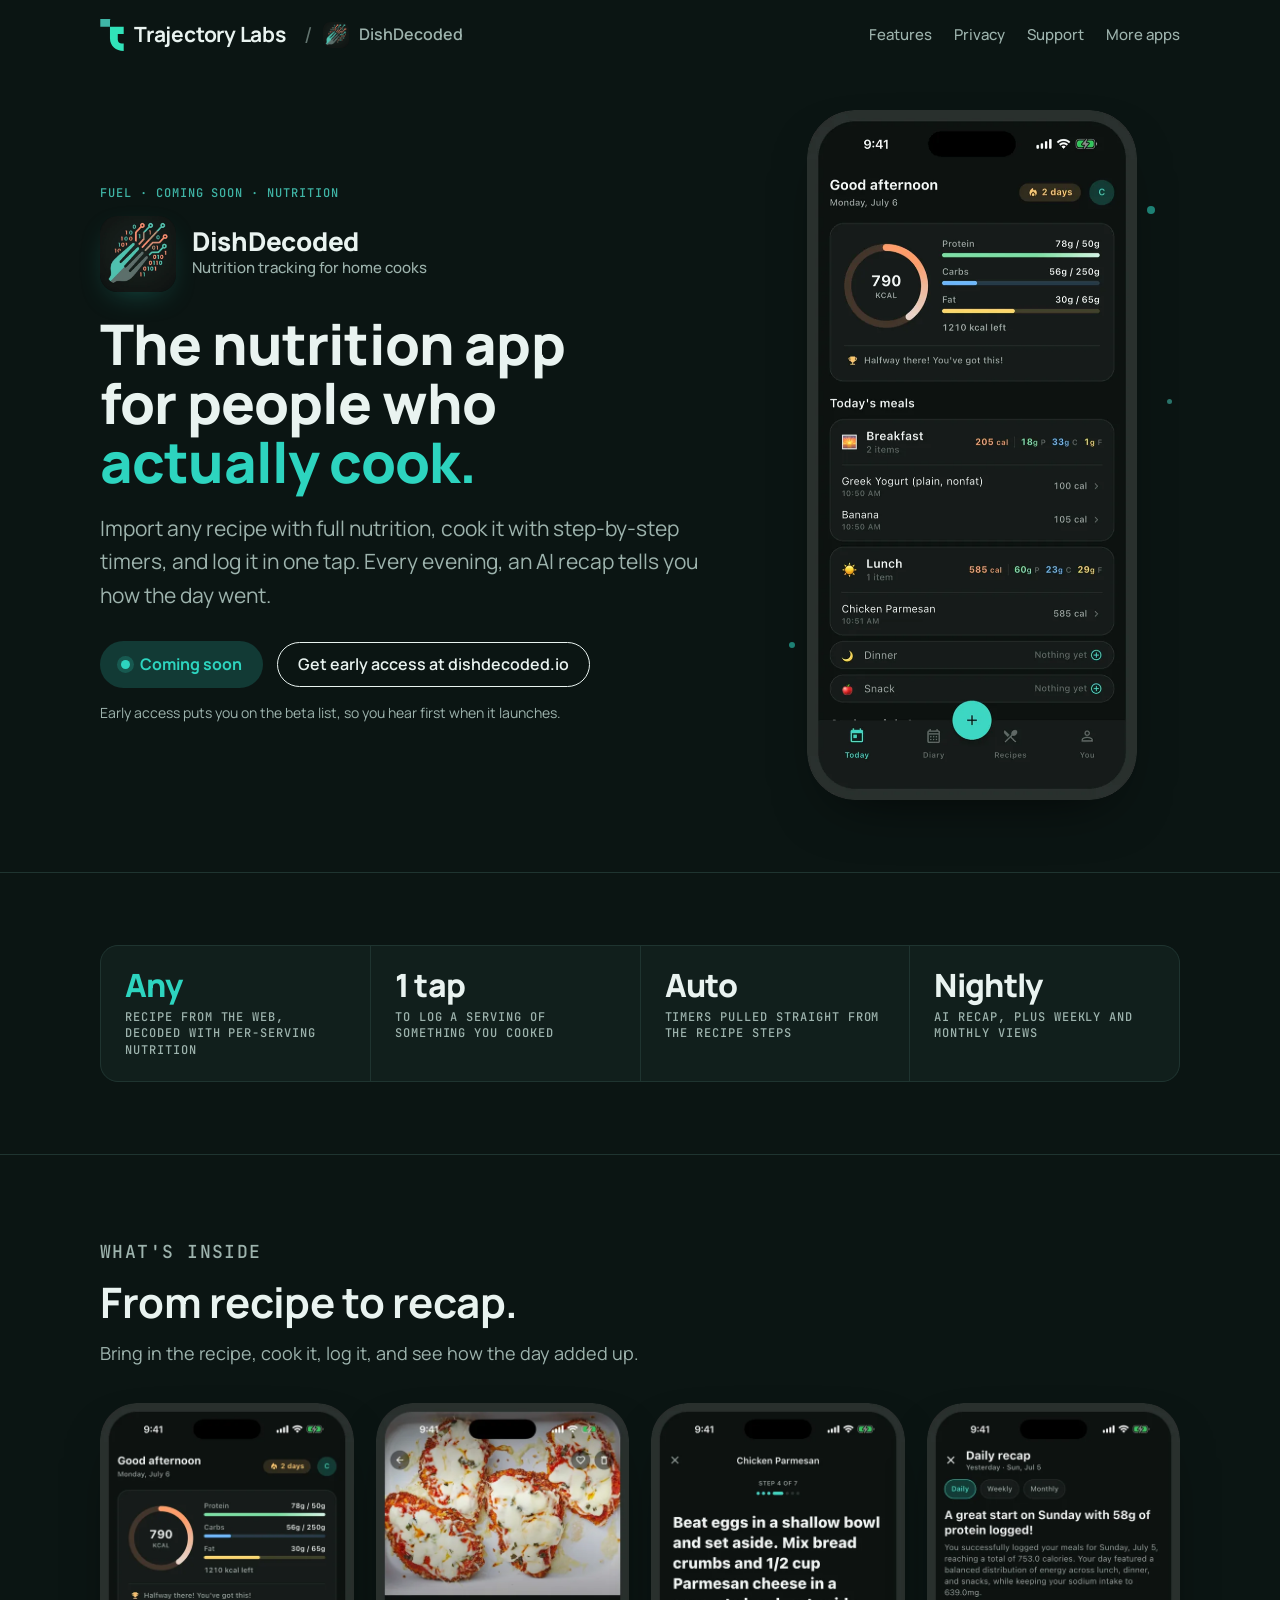
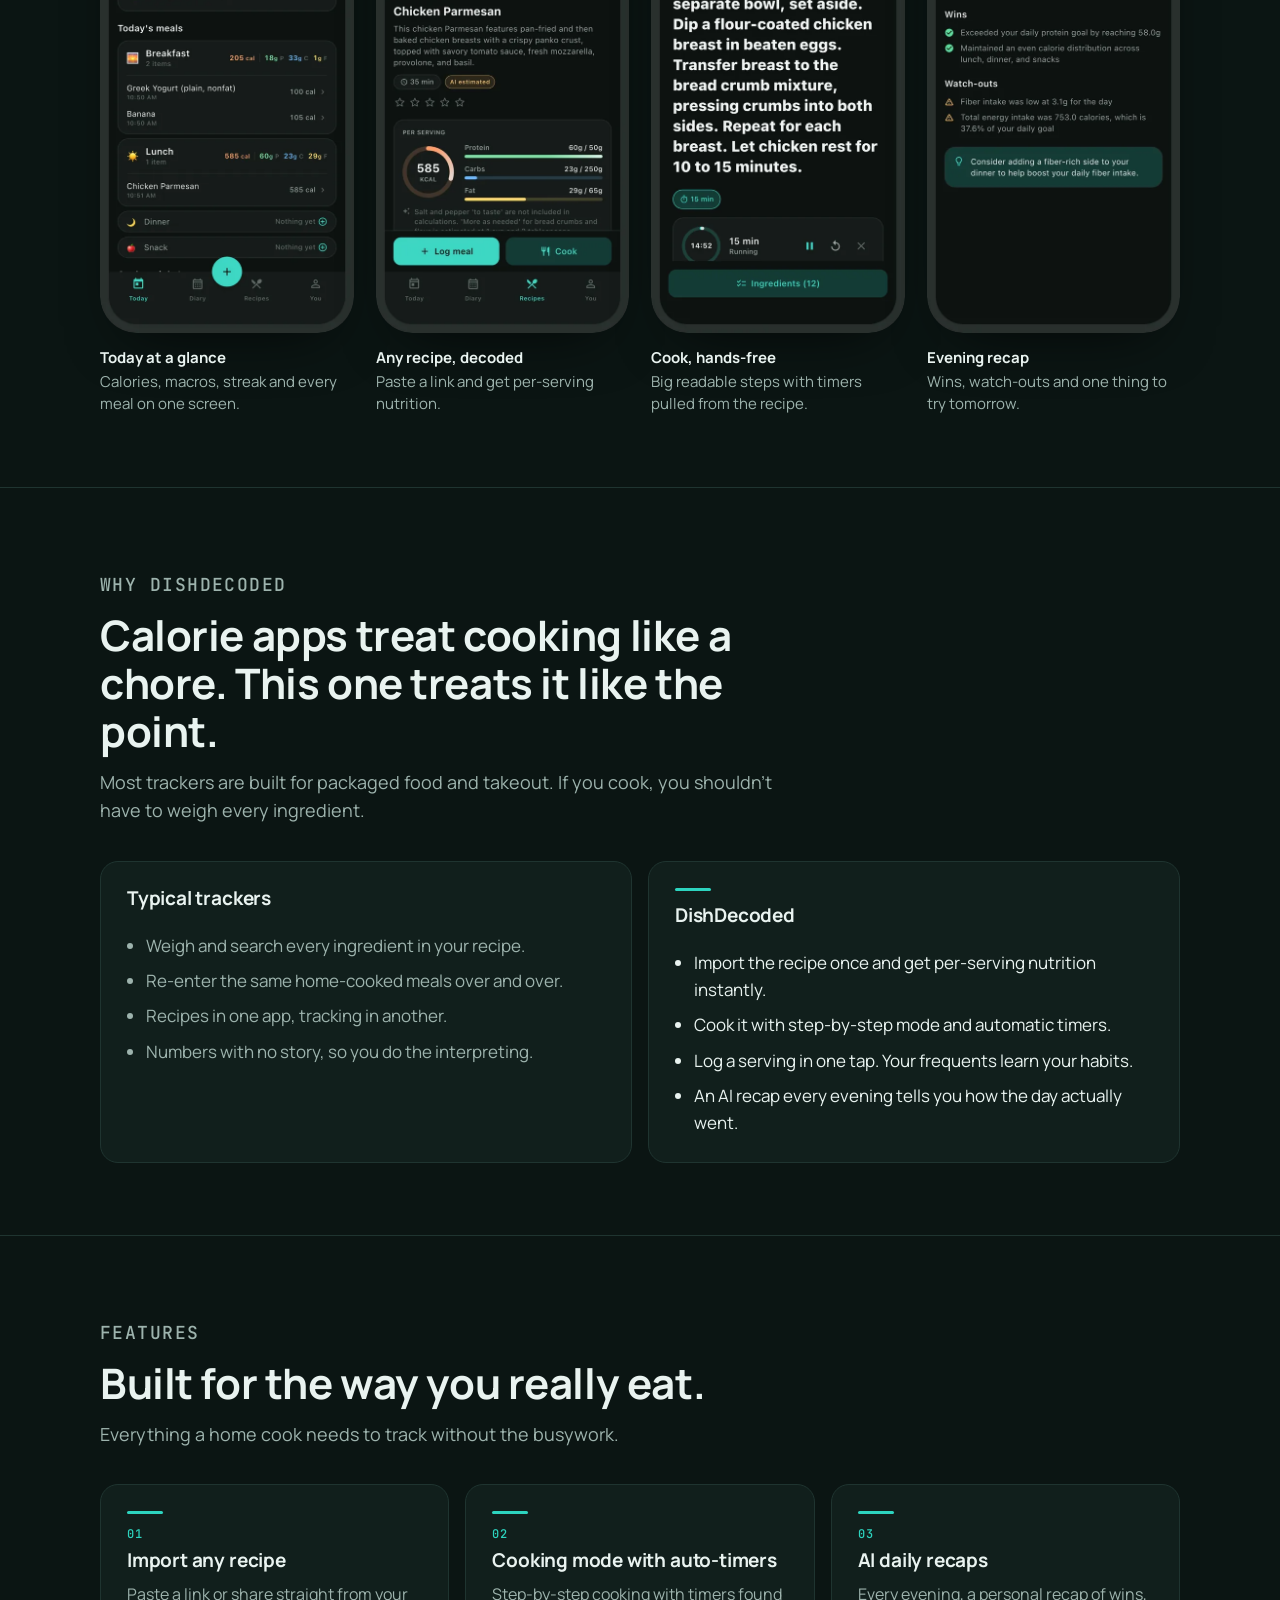
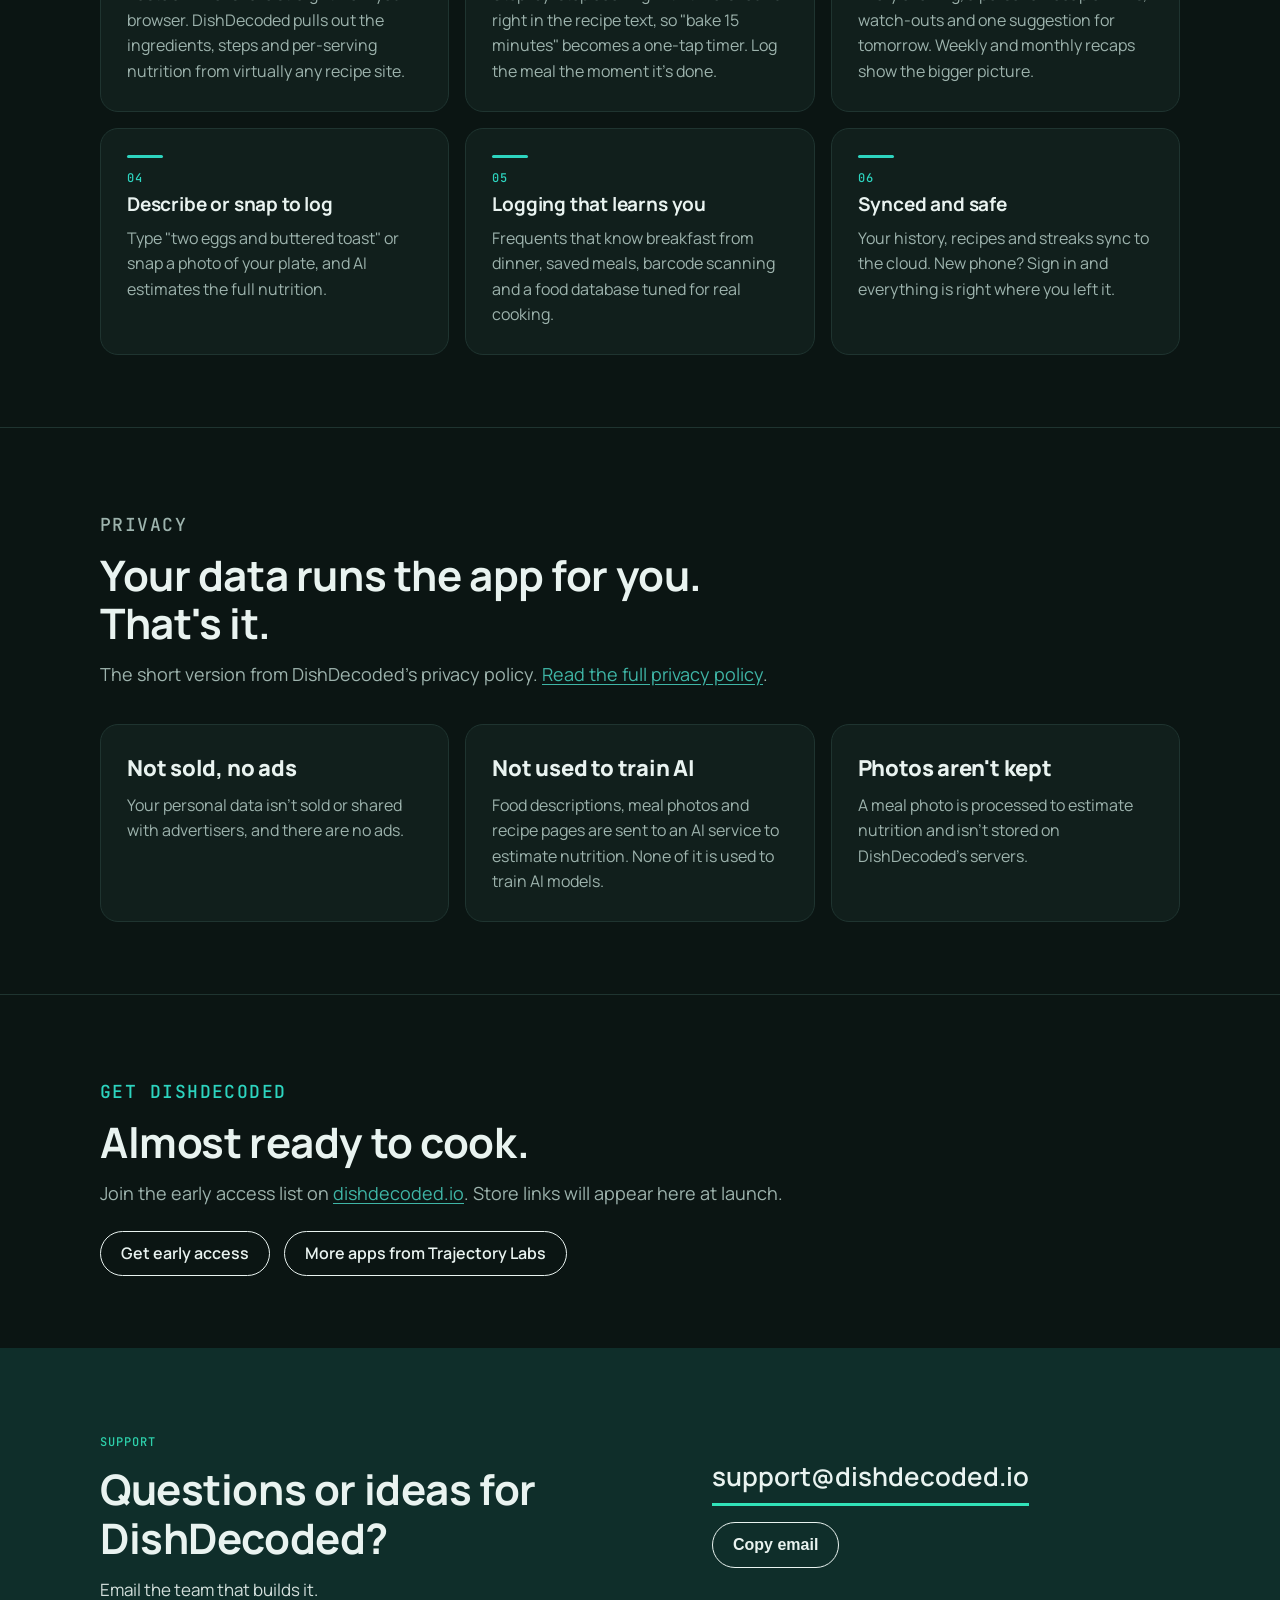
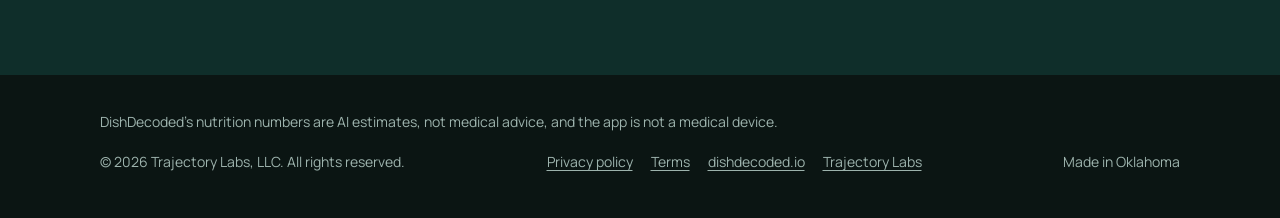
==== commit 3395dd0d: "Make every page dark only Pin data-theme=dark on the homepage and app subpages and use one dark them" ====
--- a/dishdecoded/index.html
+++ b/dishdecoded/index.html
@@ -7,15 +7,14 @@
                          data-store="live" (store badge). When it ships, add the real App Store URL
                          (hero and second CTA), the Apple trademark line in the footer, and pricing.
      ============================================================ -->
-<html lang="en" data-store="soon">
+<html lang="en" data-store="soon" data-theme="dark">
 <head>
 <meta charset="utf-8">
 <meta name="viewport" content="width=device-width, initial-scale=1, viewport-fit=cover">
 <title>DishDecoded: The nutrition app for people who actually cook</title>
 <meta name="description" content="Import any recipe with full nutrition, cook it with step-by-step auto-timers, log it in one tap, and get an AI recap of your day. Nutrition tracking built for home cooks, coming soon.">
 <link rel="canonical" href="https://trajectorylabs.io/dishdecoded/">
-<meta name="theme-color" content="#f5f9f7" media="(prefers-color-scheme: light)">
-<meta name="theme-color" content="#0b1513" media="(prefers-color-scheme: dark)">
+<meta name="theme-color" content="#0b1513">
 <link rel="icon" href="assets/favicon.png" type="image/png" sizes="64x64">
 <link rel="apple-touch-icon" href="assets/apple-touch-icon.png">
 <meta property="og:type" content="website">
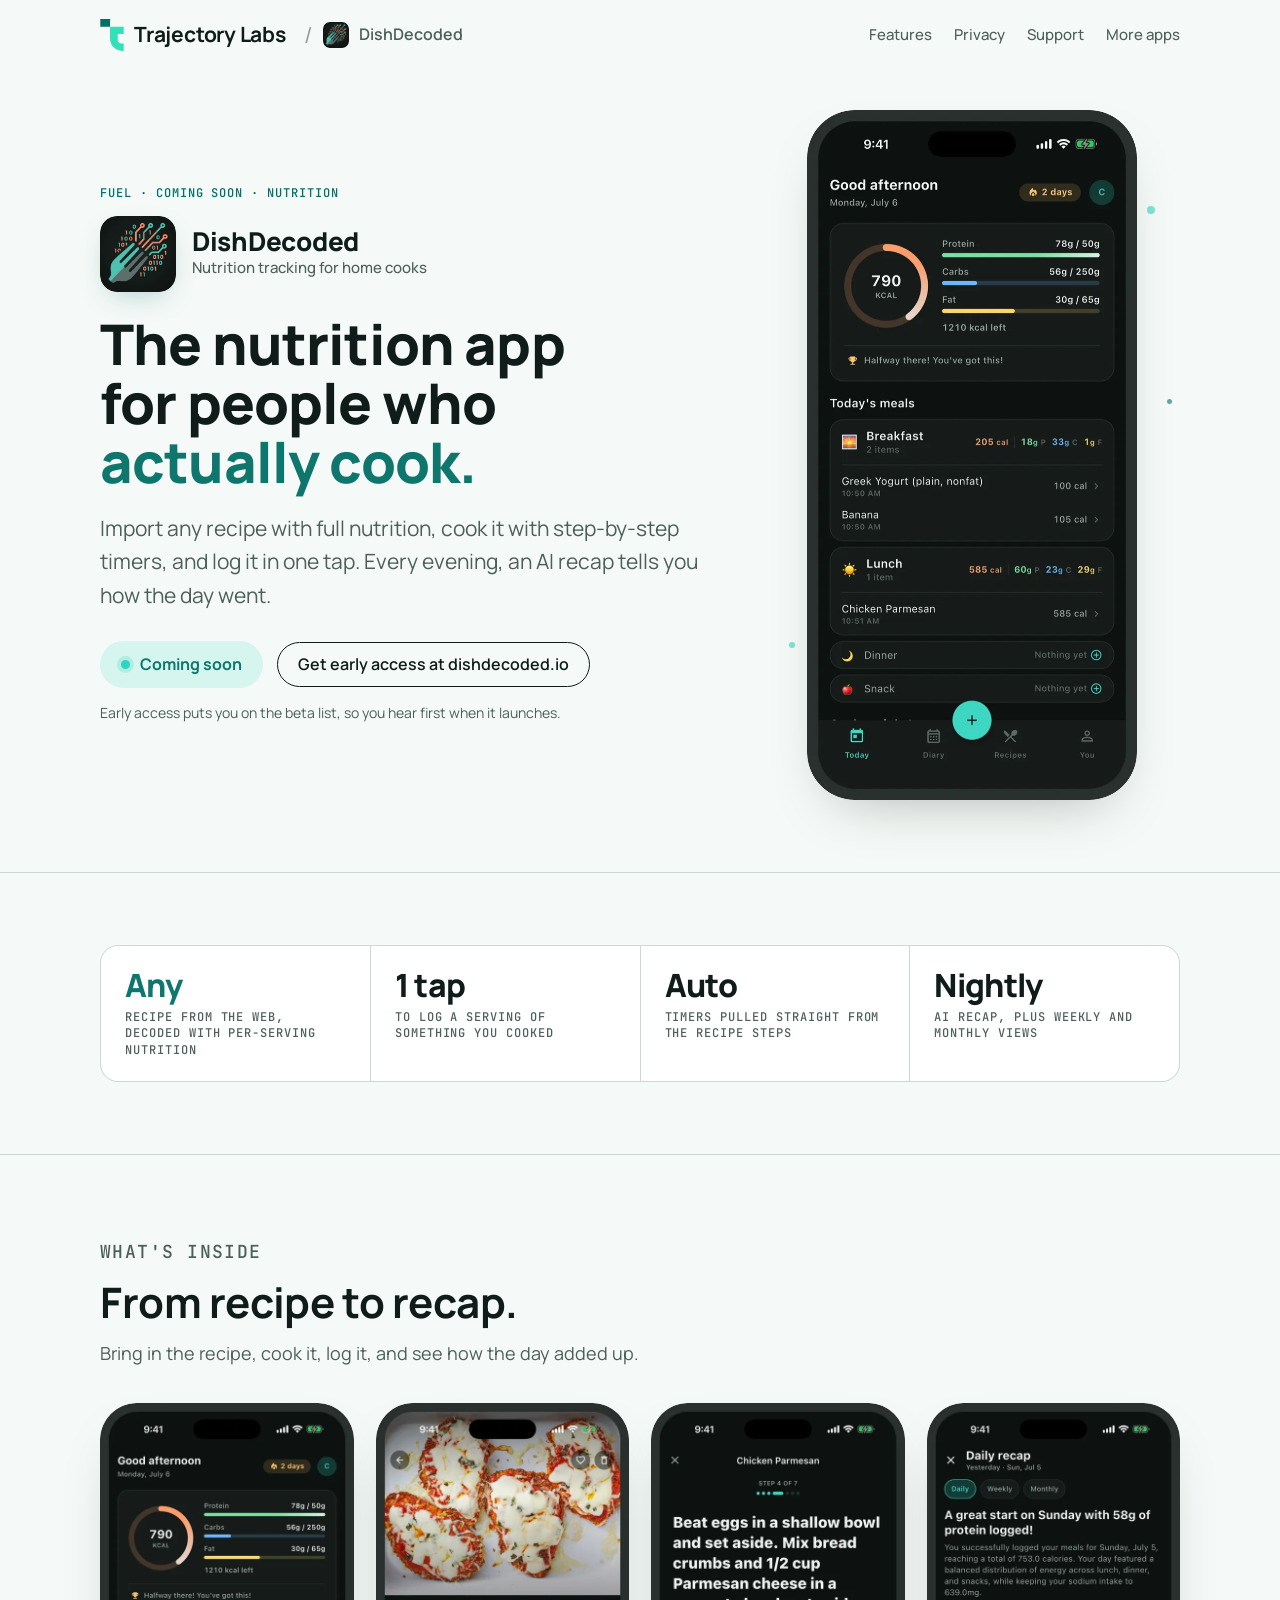
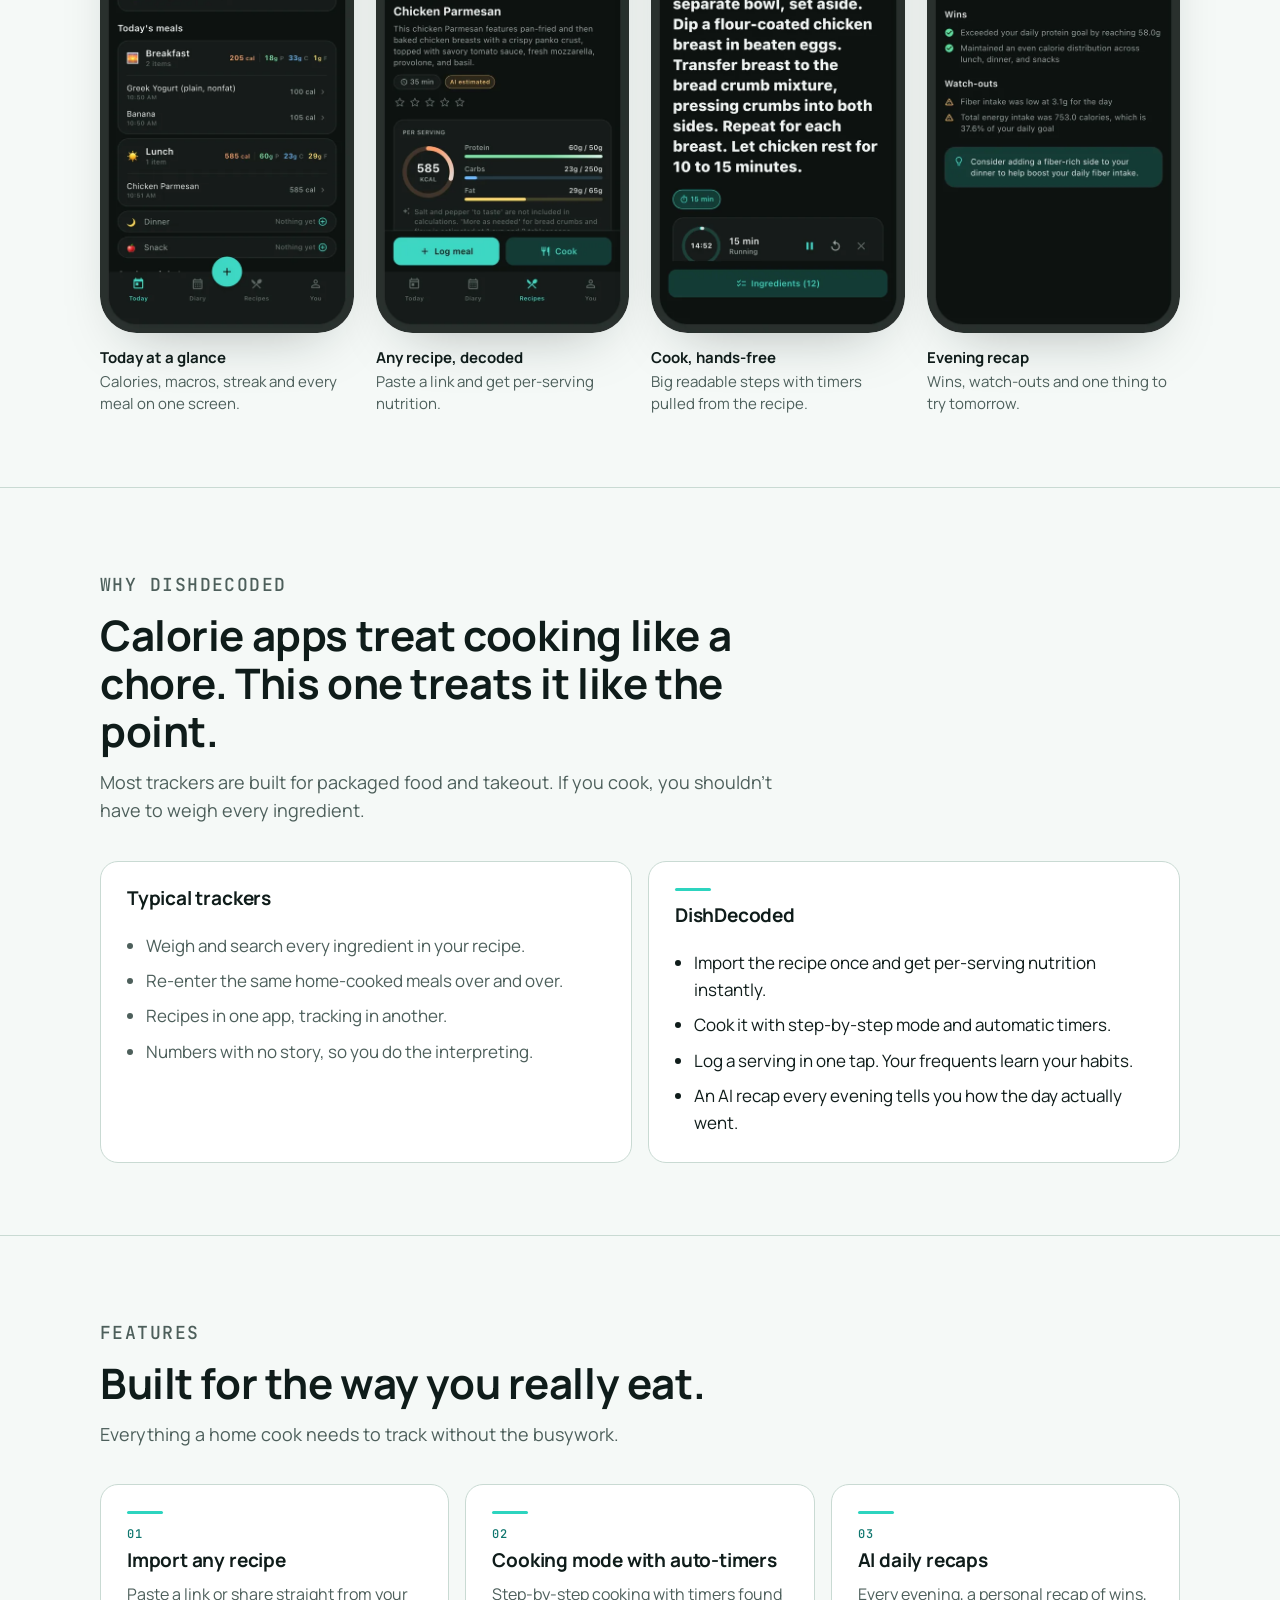
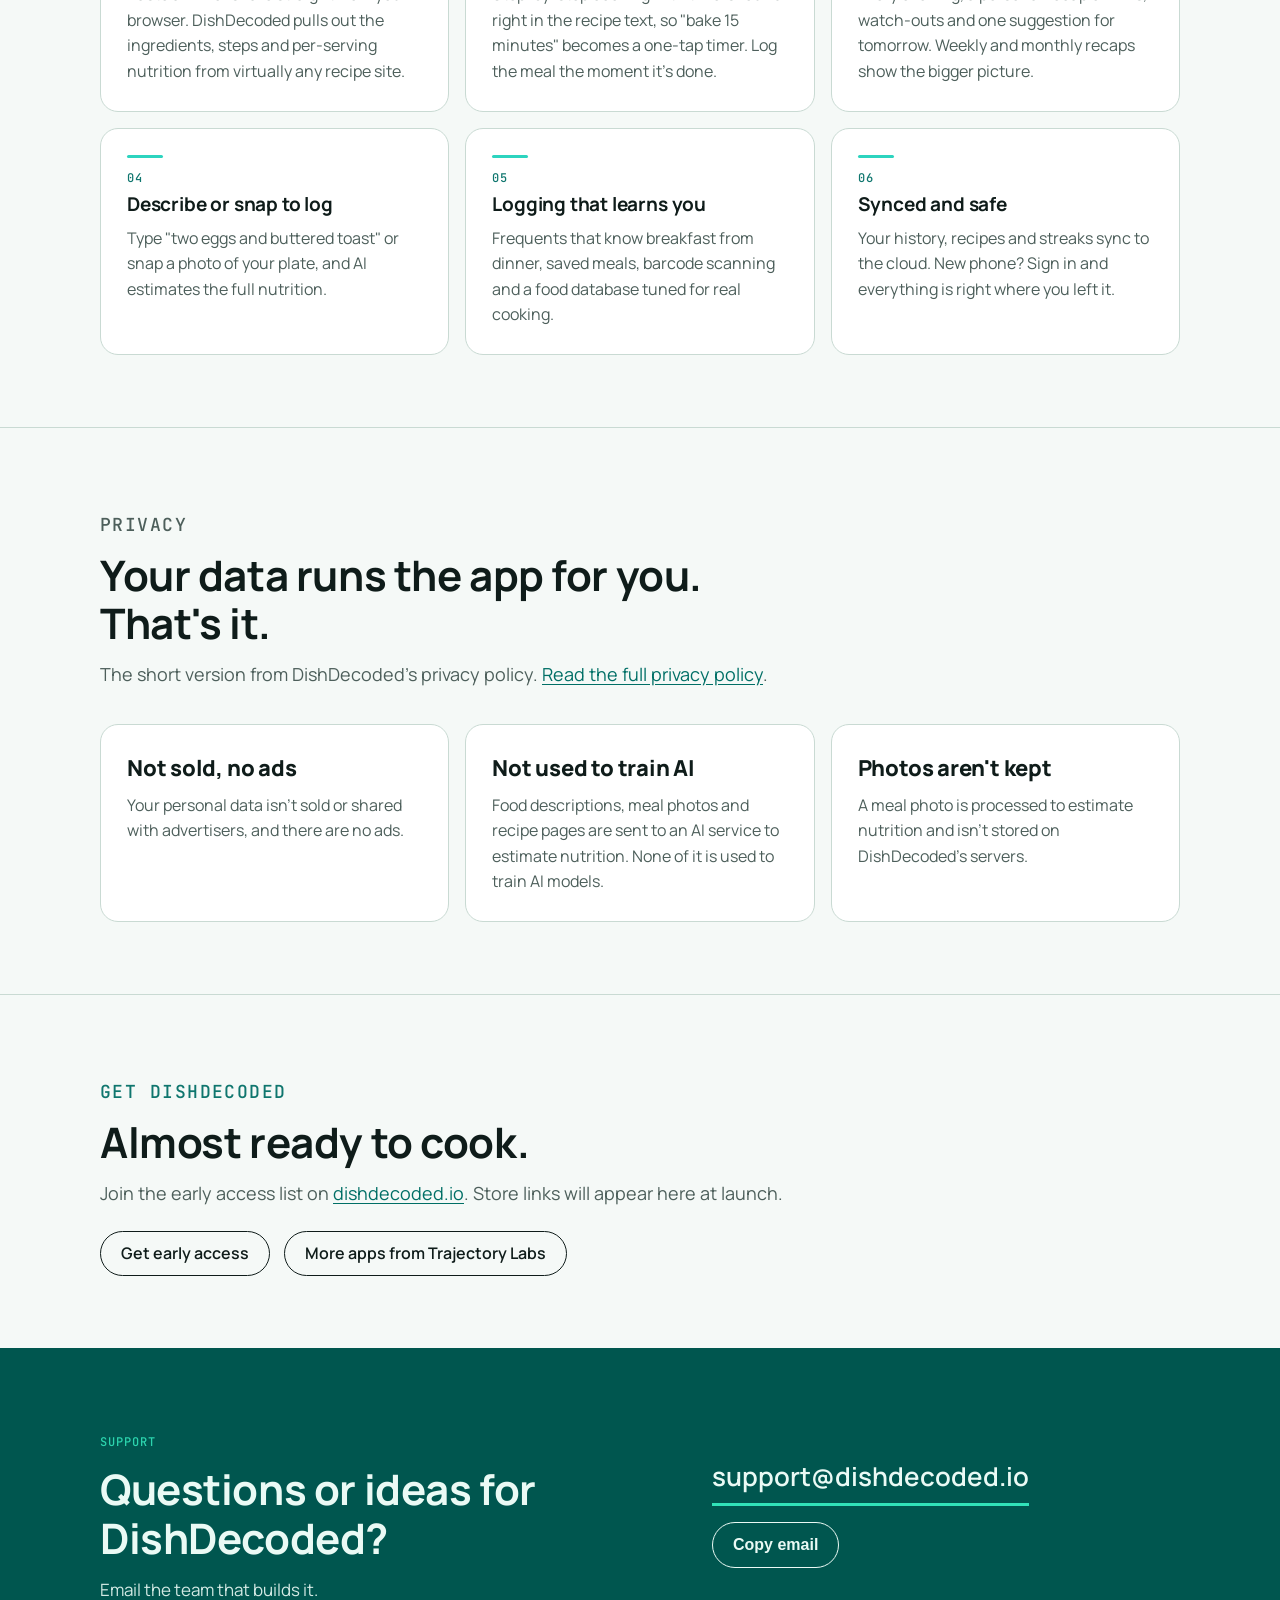
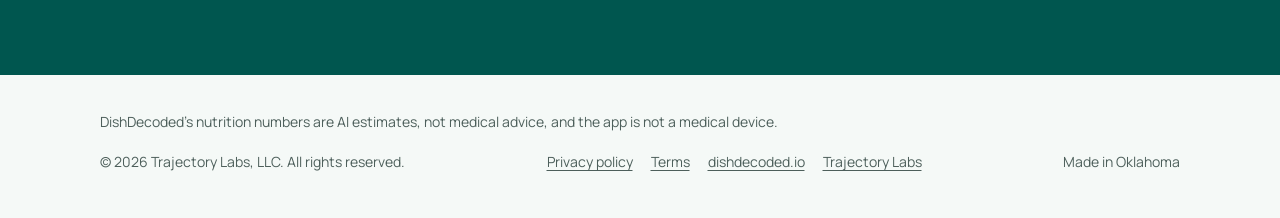
==== commit 3d72c0db: "Revert dark-only: follow the visitor's system theme again Restores the theme switching from 004f0a4 " ====
--- a/dishdecoded/index.html
+++ b/dishdecoded/index.html
@@ -7,14 +7,15 @@
                          data-store="live" (store badge). When it ships, add the real App Store URL
                          (hero and second CTA), the Apple trademark line in the footer, and pricing.
      ============================================================ -->
-<html lang="en" data-store="soon" data-theme="dark">
+<html lang="en" data-store="soon">
 <head>
 <meta charset="utf-8">
 <meta name="viewport" content="width=device-width, initial-scale=1, viewport-fit=cover">
 <title>DishDecoded: The nutrition app for people who actually cook</title>
 <meta name="description" content="Import any recipe with full nutrition, cook it with step-by-step auto-timers, log it in one tap, and get an AI recap of your day. Nutrition tracking built for home cooks, coming soon.">
 <link rel="canonical" href="https://trajectorylabs.io/dishdecoded/">
-<meta name="theme-color" content="#0b1513">
+<meta name="theme-color" content="#f5f9f7" media="(prefers-color-scheme: light)">
+<meta name="theme-color" content="#0b1513" media="(prefers-color-scheme: dark)">
 <link rel="icon" href="assets/favicon.png" type="image/png" sizes="64x64">
 <link rel="apple-touch-icon" href="assets/apple-touch-icon.png">
 <meta property="og:type" content="website">
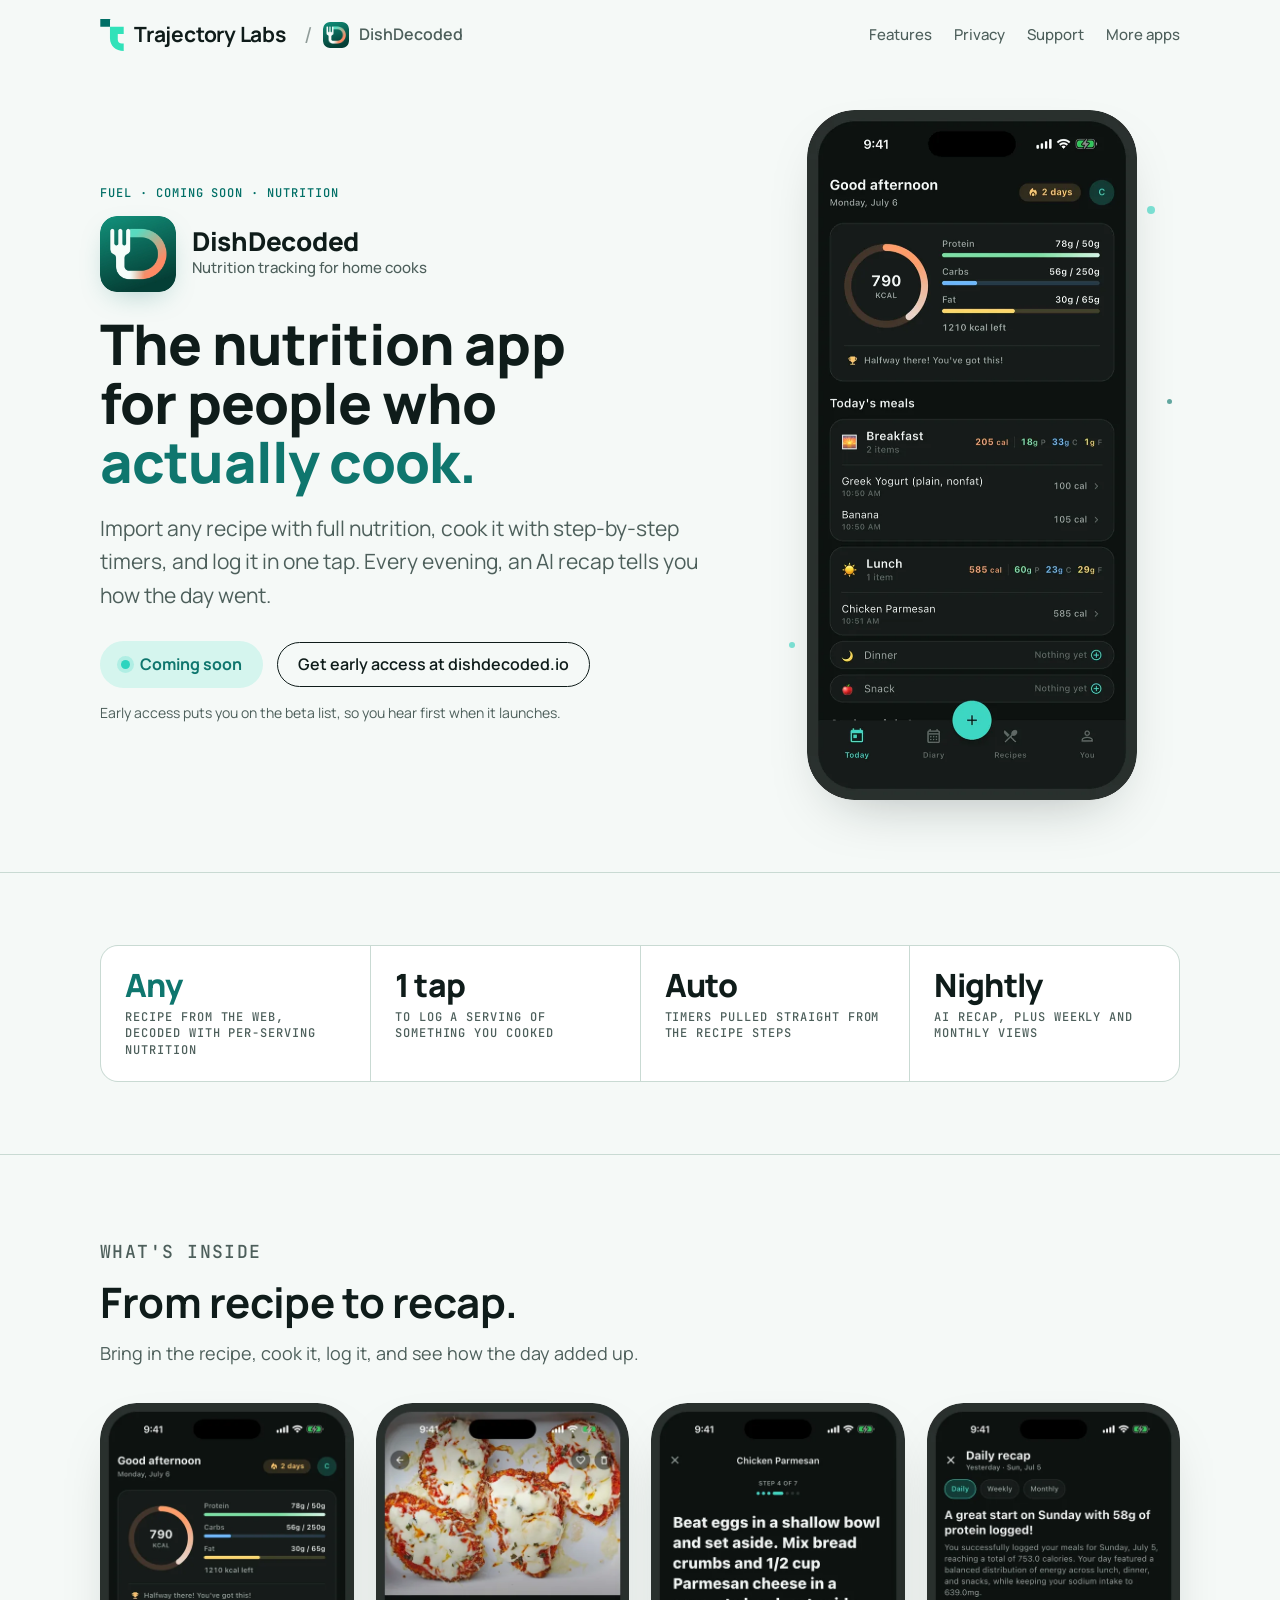
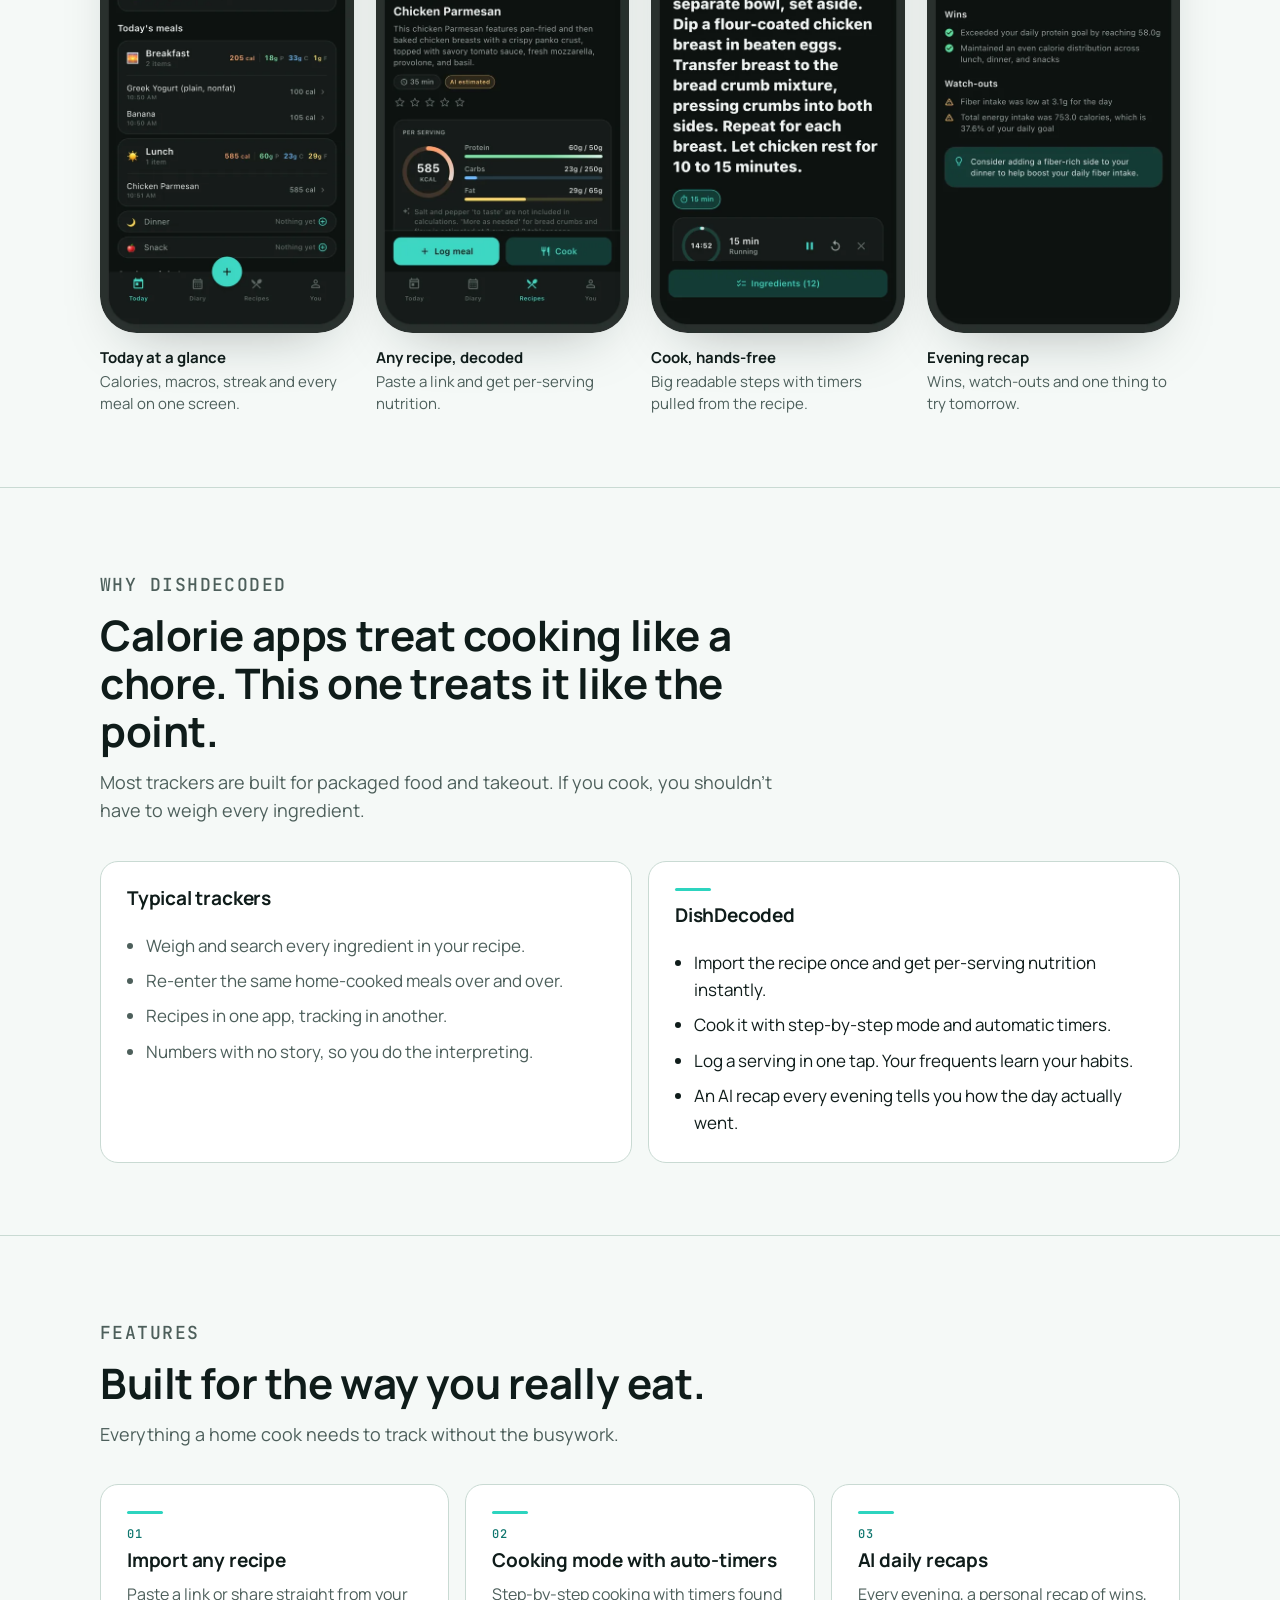
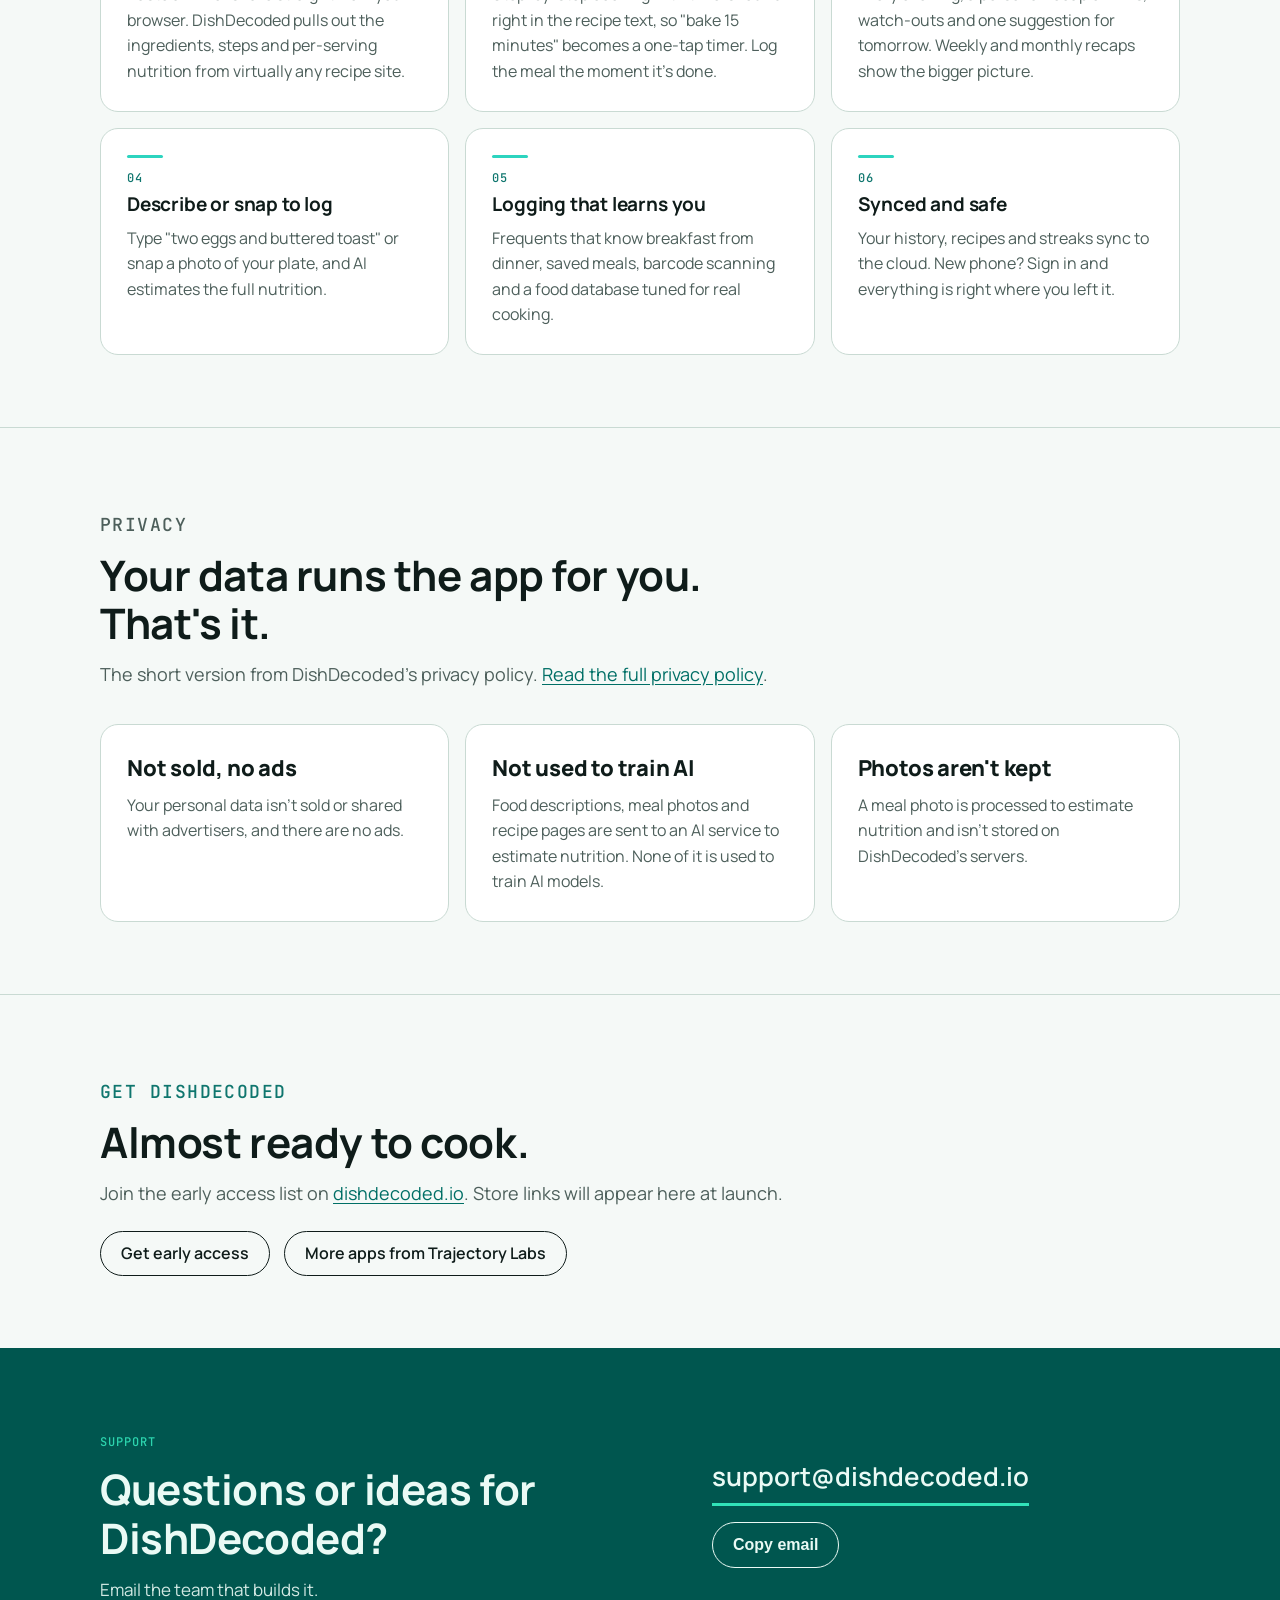
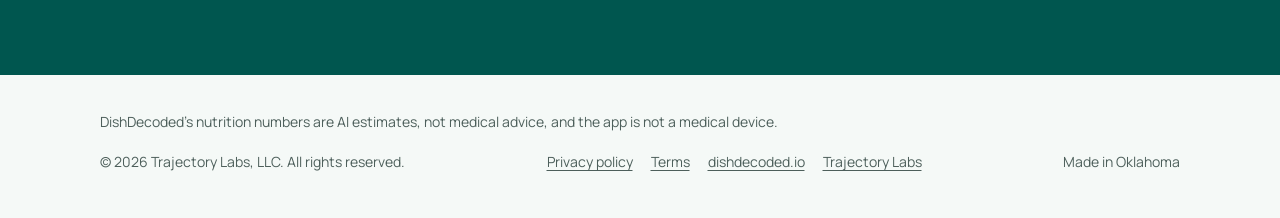
==== commit a3d441c3: "feat(dishdecoded): new DishDecoded icon and alt text (rebrand, Nov 24) Swaps the DishDecoded page ic" ====
--- a/dishdecoded/index.html
+++ b/dishdecoded/index.html
@@ -26,7 +26,7 @@
 <meta property="og:image" content="https://trajectorylabs.io/dishdecoded/icon.png">
 <meta property="og:image:width" content="512">
 <meta property="og:image:height" content="512">
-<meta property="og:image:alt" content="DishDecoded app icon: a teal fork whose tines turn into circuit lines and binary digits">
+<meta property="og:image:alt" content="DishDecoded app icon: a cream fork whose handle forms the letter D, with a mint-to-coral ring like a calorie ring">
 <meta name="twitter:card" content="summary">
 <meta name="twitter:title" content="DishDecoded: The nutrition app for people who actually cook">
 <meta name="twitter:description" content="Import any recipe with full nutrition, cook it with auto-timers, log it in one tap, and get an AI recap of your day.">
@@ -97,7 +97,7 @@
     <div class="hero-copy">
       <p class="label">Fuel &middot; Coming soon &middot; Nutrition</p>
       <div class="app-id">
-        <img src="assets/app-icon.webp" width="76" height="76" alt="DishDecoded app icon: a teal fork whose tines turn into circuit lines and binary digits">
+        <img src="assets/app-icon.webp" width="76" height="76" alt="DishDecoded app icon: a cream fork whose handle forms the letter D, with a mint-to-coral ring like a calorie ring">
         <div>
           <div class="name">DishDecoded</div>
           <div class="tag">Nutrition tracking for home cooks</div>
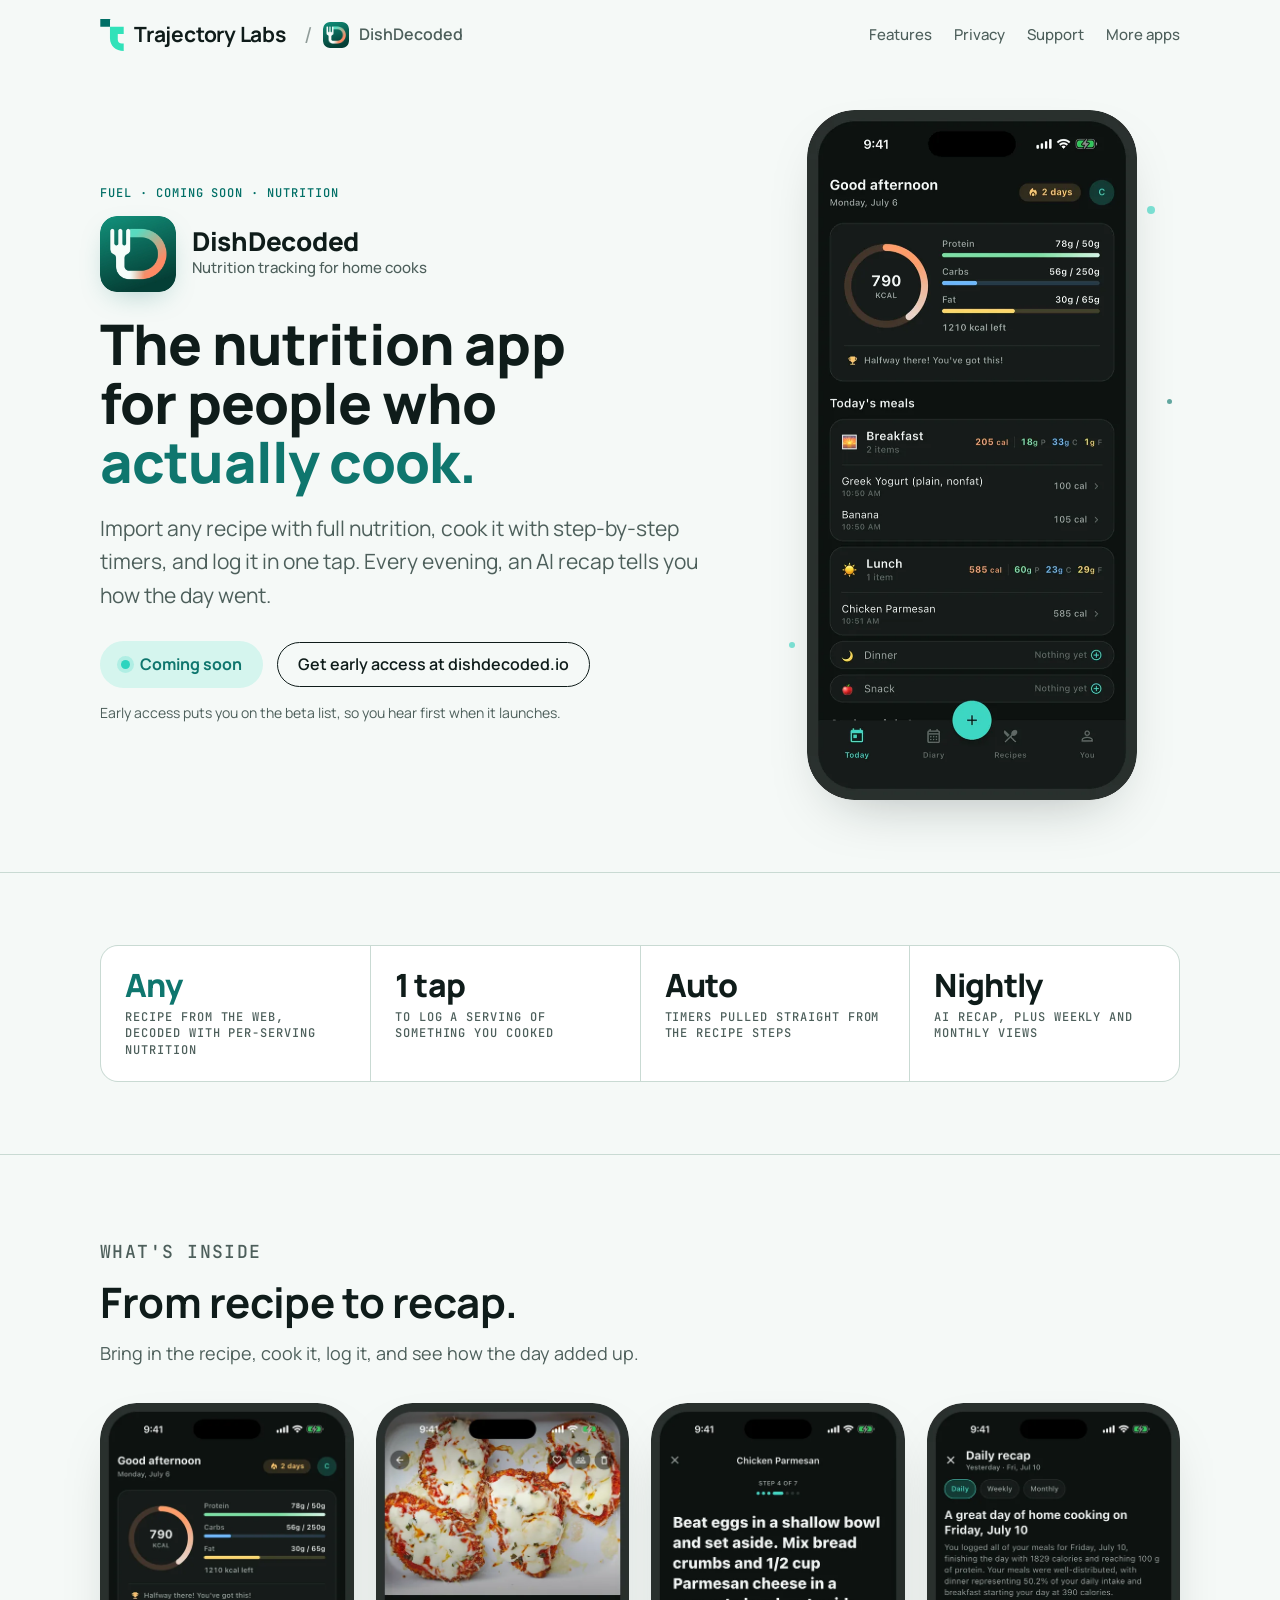
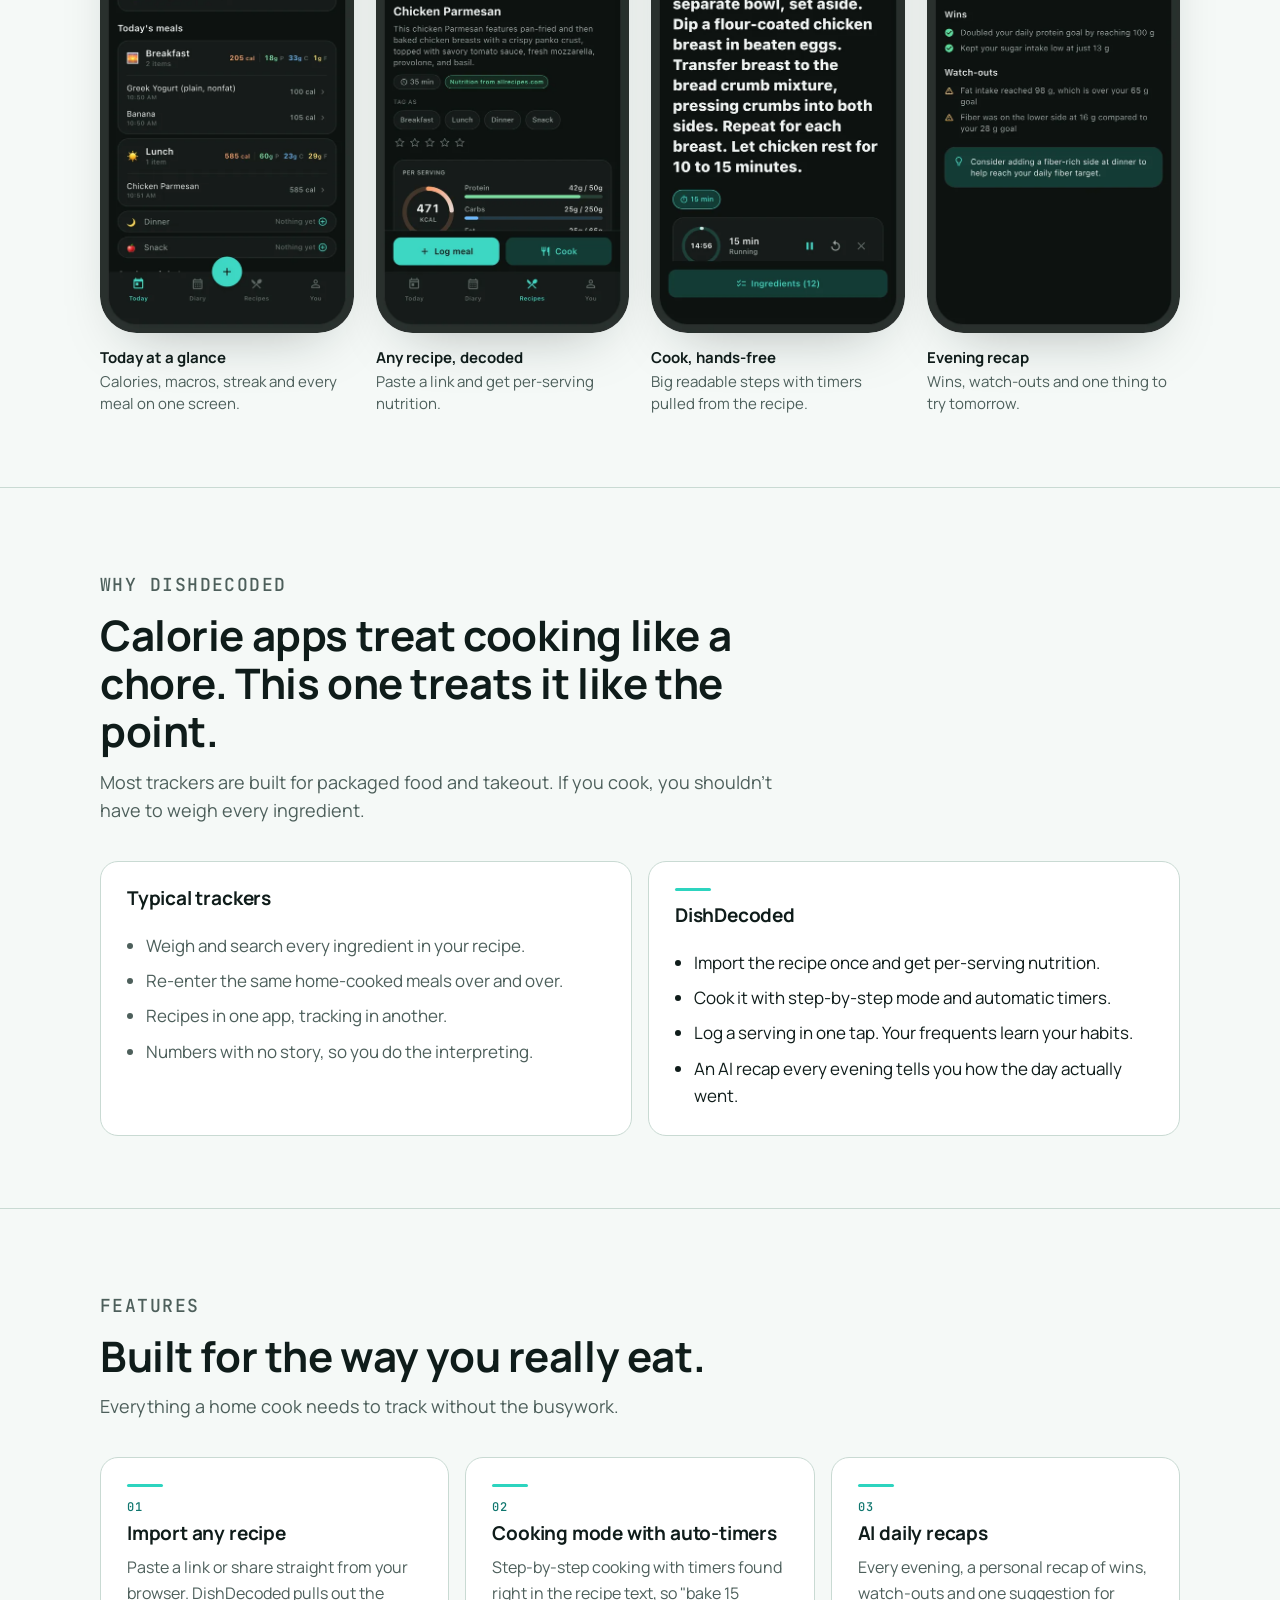
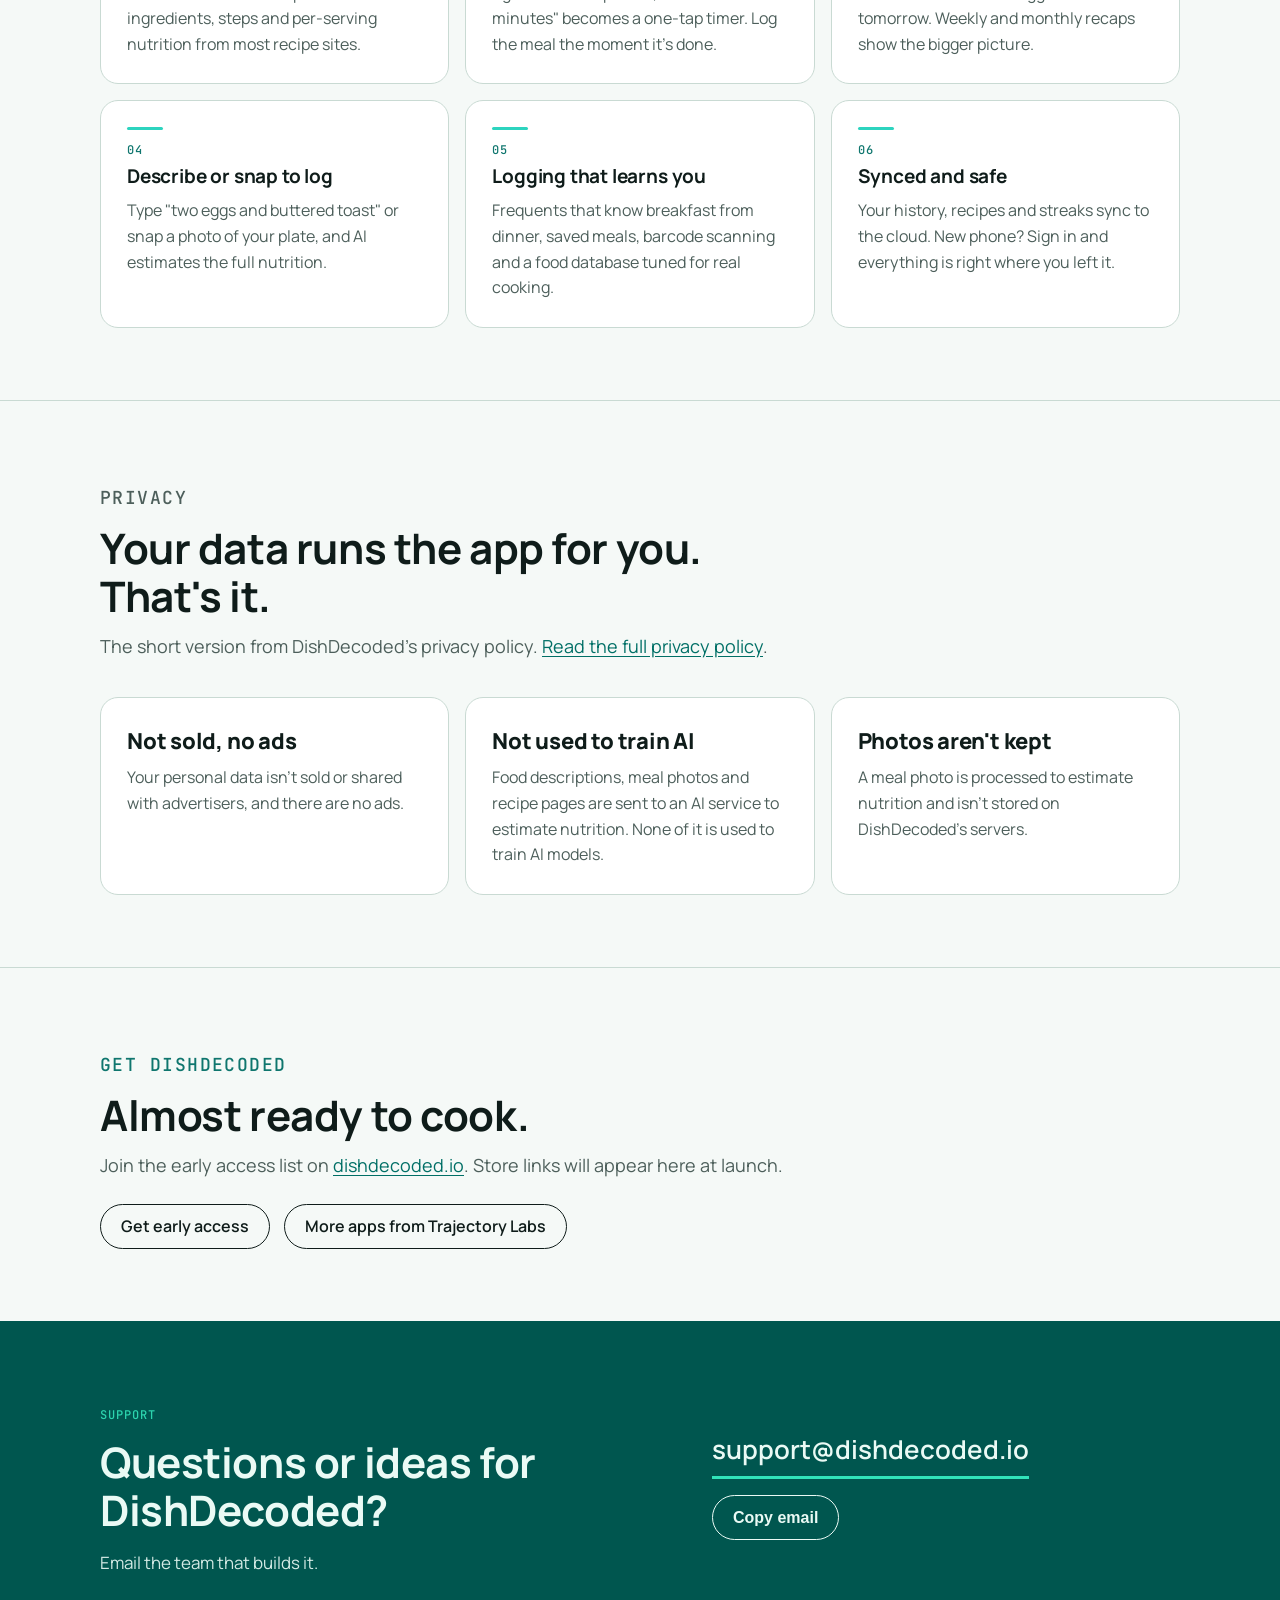
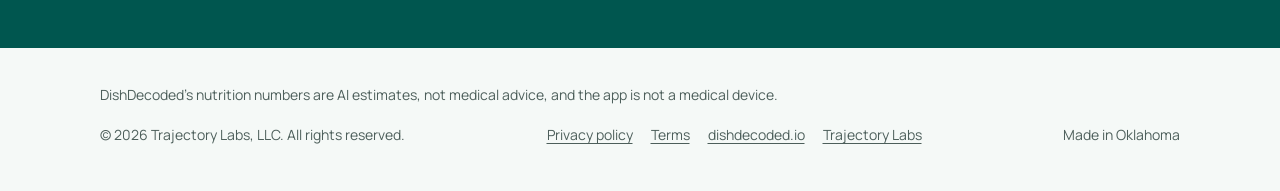
==== commit afb2233e: "feat(dishdecoded): current recipe, cooking and recap screens; honest import copy New -v2 framed shot" ====
--- a/dishdecoded/index.html
+++ b/dishdecoded/index.html
@@ -16,21 +16,21 @@
 <link rel="canonical" href="https://trajectorylabs.io/dishdecoded/">
 <meta name="theme-color" content="#f5f9f7" media="(prefers-color-scheme: light)">
 <meta name="theme-color" content="#0b1513" media="(prefers-color-scheme: dark)">
-<link rel="icon" href="assets/favicon.png" type="image/png" sizes="64x64">
-<link rel="apple-touch-icon" href="assets/apple-touch-icon.png">
+<link rel="icon" href="assets/favicon-v2.png" type="image/png" sizes="64x64">
+<link rel="apple-touch-icon" href="assets/apple-touch-icon-v2.png">
 <meta property="og:type" content="website">
 <meta property="og:site_name" content="Trajectory Labs">
 <meta property="og:title" content="DishDecoded: The nutrition app for people who actually cook">
 <meta property="og:description" content="Import any recipe with full nutrition, cook it with auto-timers, log it in one tap, and get an AI recap of your day.">
 <meta property="og:url" content="https://trajectorylabs.io/dishdecoded/">
-<meta property="og:image" content="https://trajectorylabs.io/dishdecoded/icon.png">
+<meta property="og:image" content="https://trajectorylabs.io/dishdecoded/icon-v2.png">
 <meta property="og:image:width" content="512">
 <meta property="og:image:height" content="512">
 <meta property="og:image:alt" content="DishDecoded app icon: a cream fork whose handle forms the letter D, with a mint-to-coral ring like a calorie ring">
 <meta name="twitter:card" content="summary">
 <meta name="twitter:title" content="DishDecoded: The nutrition app for people who actually cook">
 <meta name="twitter:description" content="Import any recipe with full nutrition, cook it with auto-timers, log it in one tap, and get an AI recap of your day.">
-<meta name="twitter:image" content="https://trajectorylabs.io/dishdecoded/icon.png">
+<meta name="twitter:image" content="https://trajectorylabs.io/dishdecoded/icon-v2.png">
 <link rel="preconnect" href="https://fonts.googleapis.com">
 <link rel="preconnect" href="https://fonts.gstatic.com" crossorigin>
 <link rel="stylesheet" href="https://fonts.googleapis.com/css2?family=Manrope:wght@400..800&family=JetBrains+Mono:wght@500&display=swap">
@@ -80,7 +80,7 @@
       <svg viewBox="0 0 564 771" aria-hidden="true"><rect x="0" y="0" width="234" height="184" rx="6" fill="var(--teal)"/><path d="M233 184 H564 V361 H421 V500 C421 552 462 588 520 588 H564 V771 C370 771 238 650 233 470 Z" fill="var(--mint)"/></svg>
       Trajectory Labs
     </a>
-    <span class="crumb"><span class="sep" aria-hidden="true">/</span><img src="assets/app-icon.webp" width="26" height="26" alt="">DishDecoded</span>
+    <span class="crumb"><span class="sep" aria-hidden="true">/</span><img src="assets/app-icon-v2.webp" width="26" height="26" alt="">DishDecoded</span>
     <nav class="nav-links" aria-label="Page">
       <a href="#features">Features</a>
       <a href="#privacy">Privacy</a>
@@ -97,7 +97,7 @@
     <div class="hero-copy">
       <p class="label">Fuel &middot; Coming soon &middot; Nutrition</p>
       <div class="app-id">
-        <img src="assets/app-icon.webp" width="76" height="76" alt="DishDecoded app icon: a cream fork whose handle forms the letter D, with a mint-to-coral ring like a calorie ring">
+        <img src="assets/app-icon-v2.webp" width="76" height="76" alt="DishDecoded app icon: a cream fork whose handle forms the letter D, with a mint-to-coral ring like a calorie ring">
         <div>
           <div class="name">DishDecoded</div>
           <div class="tag">Nutrition tracking for home cooks</div>
@@ -148,15 +148,15 @@
         <figcaption><b>Today at a glance</b>Calories, macros, streak and every meal on one screen.</figcaption>
       </figure>
       <figure class="shot">
-        <img src="assets/shot-recipe.webp" width="520" height="1087" loading="lazy" decoding="async" alt="A decoded Chicken Parmesan recipe showing 585 calories per serving with protein, carb and fat breakdown, and Log meal and Cook buttons">
+        <img src="assets/shot-recipe-v2.webp" width="520" height="1087" loading="lazy" decoding="async" alt="A decoded Chicken Parmesan recipe showing 471 calories per serving with protein, carb and fat breakdown, and Log meal and Cook buttons">
         <figcaption><b>Any recipe, decoded</b>Paste a link and get per-serving nutrition.</figcaption>
       </figure>
       <figure class="shot">
-        <img src="assets/shot-cooking.webp" width="520" height="1087" loading="lazy" decoding="async" alt="Cooking mode, step 4 of 7 for Chicken Parmesan, in large text with a 15-minute timer running">
+        <img src="assets/shot-cooking-v2.webp" width="520" height="1087" loading="lazy" decoding="async" alt="Cooking mode, step 4 of 7 for Chicken Parmesan, in large text with a 15-minute timer running">
         <figcaption><b>Cook, hands-free</b>Big readable steps with timers pulled from the recipe.</figcaption>
       </figure>
       <figure class="shot">
-        <img src="assets/shot-recap.webp" width="520" height="1087" loading="lazy" decoding="async" alt="Daily recap for a Sunday: 58 grams of protein logged, two wins, two watch-outs, and a suggestion to add a fiber-rich side">
+        <img src="assets/shot-recap-v2.webp" width="520" height="1087" loading="lazy" decoding="async" alt="Daily recap for a Friday: 100 grams of protein logged, two wins, two watch-outs, and a suggestion to add a fiber-rich side at dinner">
         <figcaption><b>Evening recap</b>Wins, watch-outs and one thing to try tomorrow.</figcaption>
       </figure>
     </div>
@@ -184,7 +184,7 @@
       <div class="card accent-top ours">
         <h3>DishDecoded</h3>
         <ul>
-          <li>Import the recipe once and get per-serving nutrition instantly.</li>
+          <li>Import the recipe once and get per-serving nutrition.</li>
           <li>Cook it with step-by-step mode and automatic timers.</li>
           <li>Log a serving in one tap. Your frequents learn your habits.</li>
           <li>An AI recap every evening tells you how the day actually went.</li>
@@ -206,7 +206,7 @@
       <div class="card accent-top">
         <span class="idx">01</span>
         <h3>Import any recipe</h3>
-        <p>Paste a link or share straight from your browser. DishDecoded pulls out the ingredients, steps and per-serving nutrition from virtually any recipe site.</p>
+        <p>Paste a link or share straight from your browser. DishDecoded pulls out the ingredients, steps and per-serving nutrition from most recipe sites.</p>
       </div>
       <div class="card accent-top">
         <span class="idx">02</span>
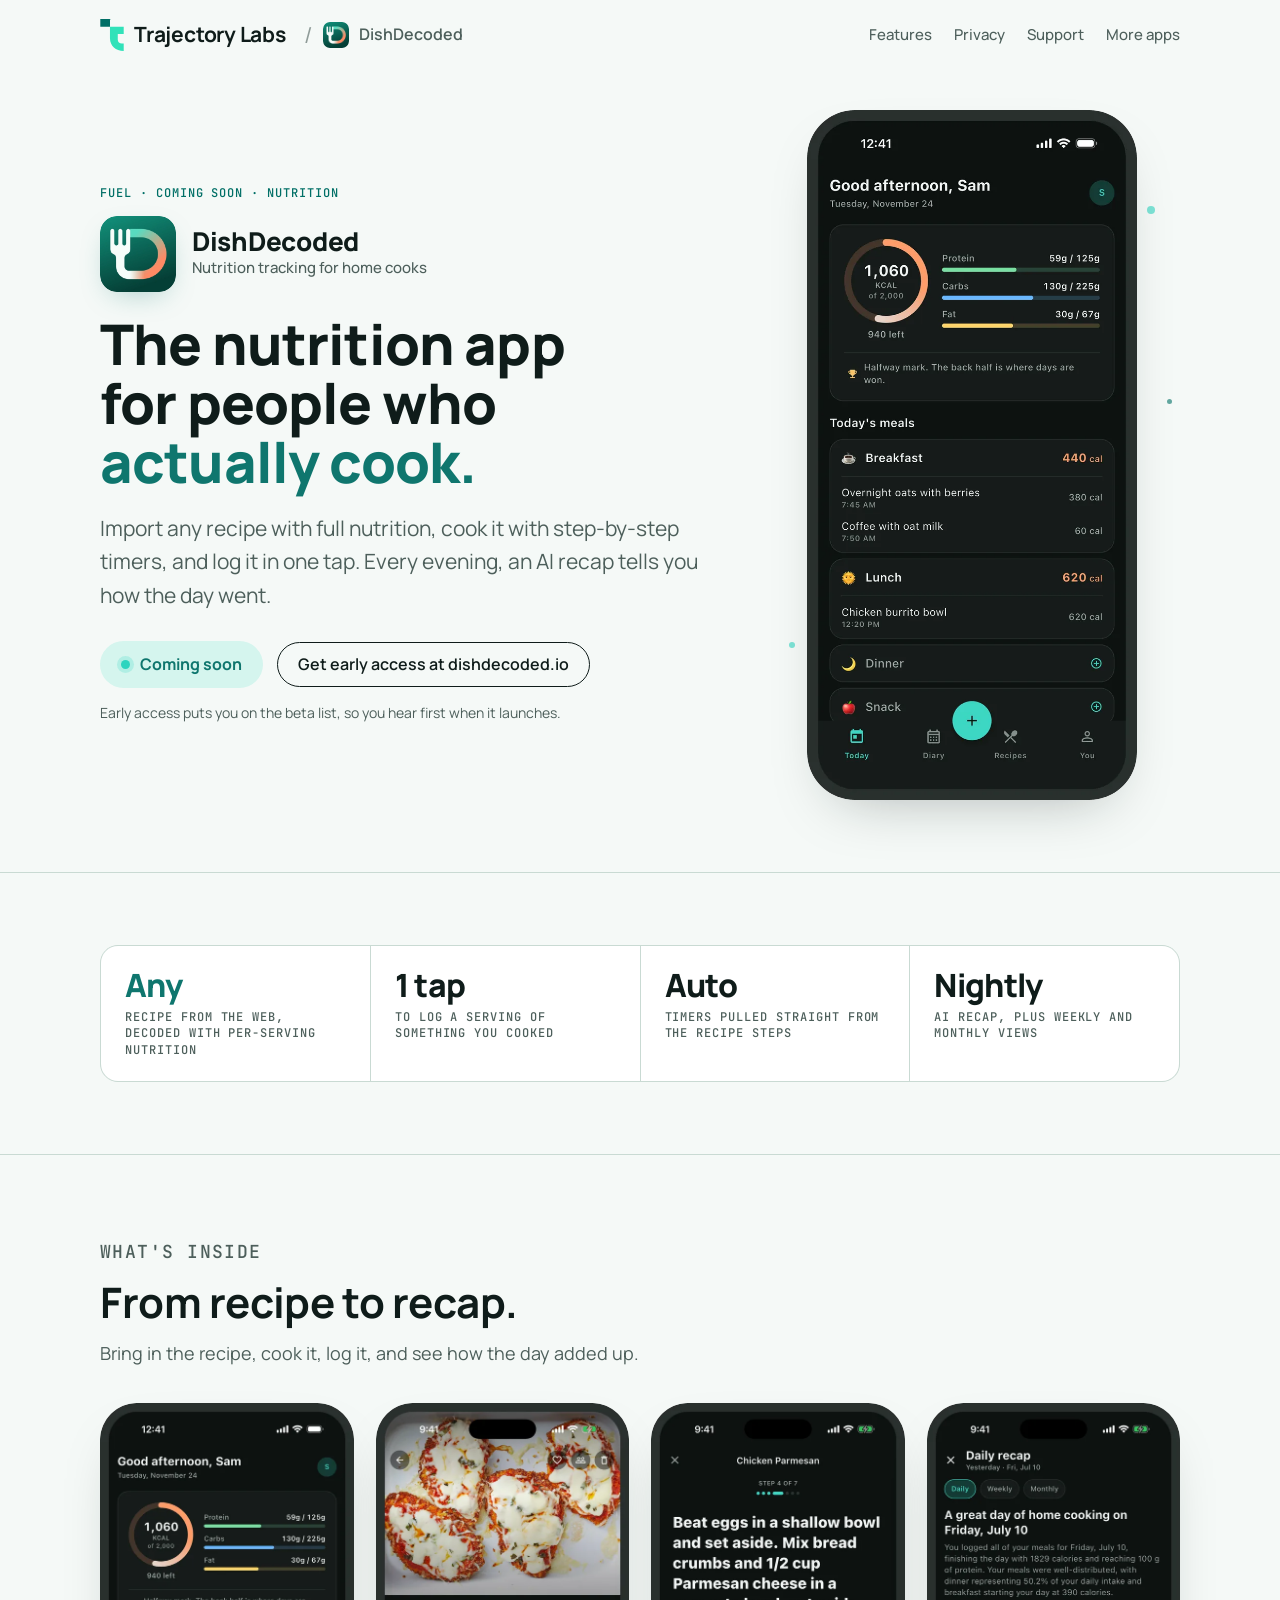
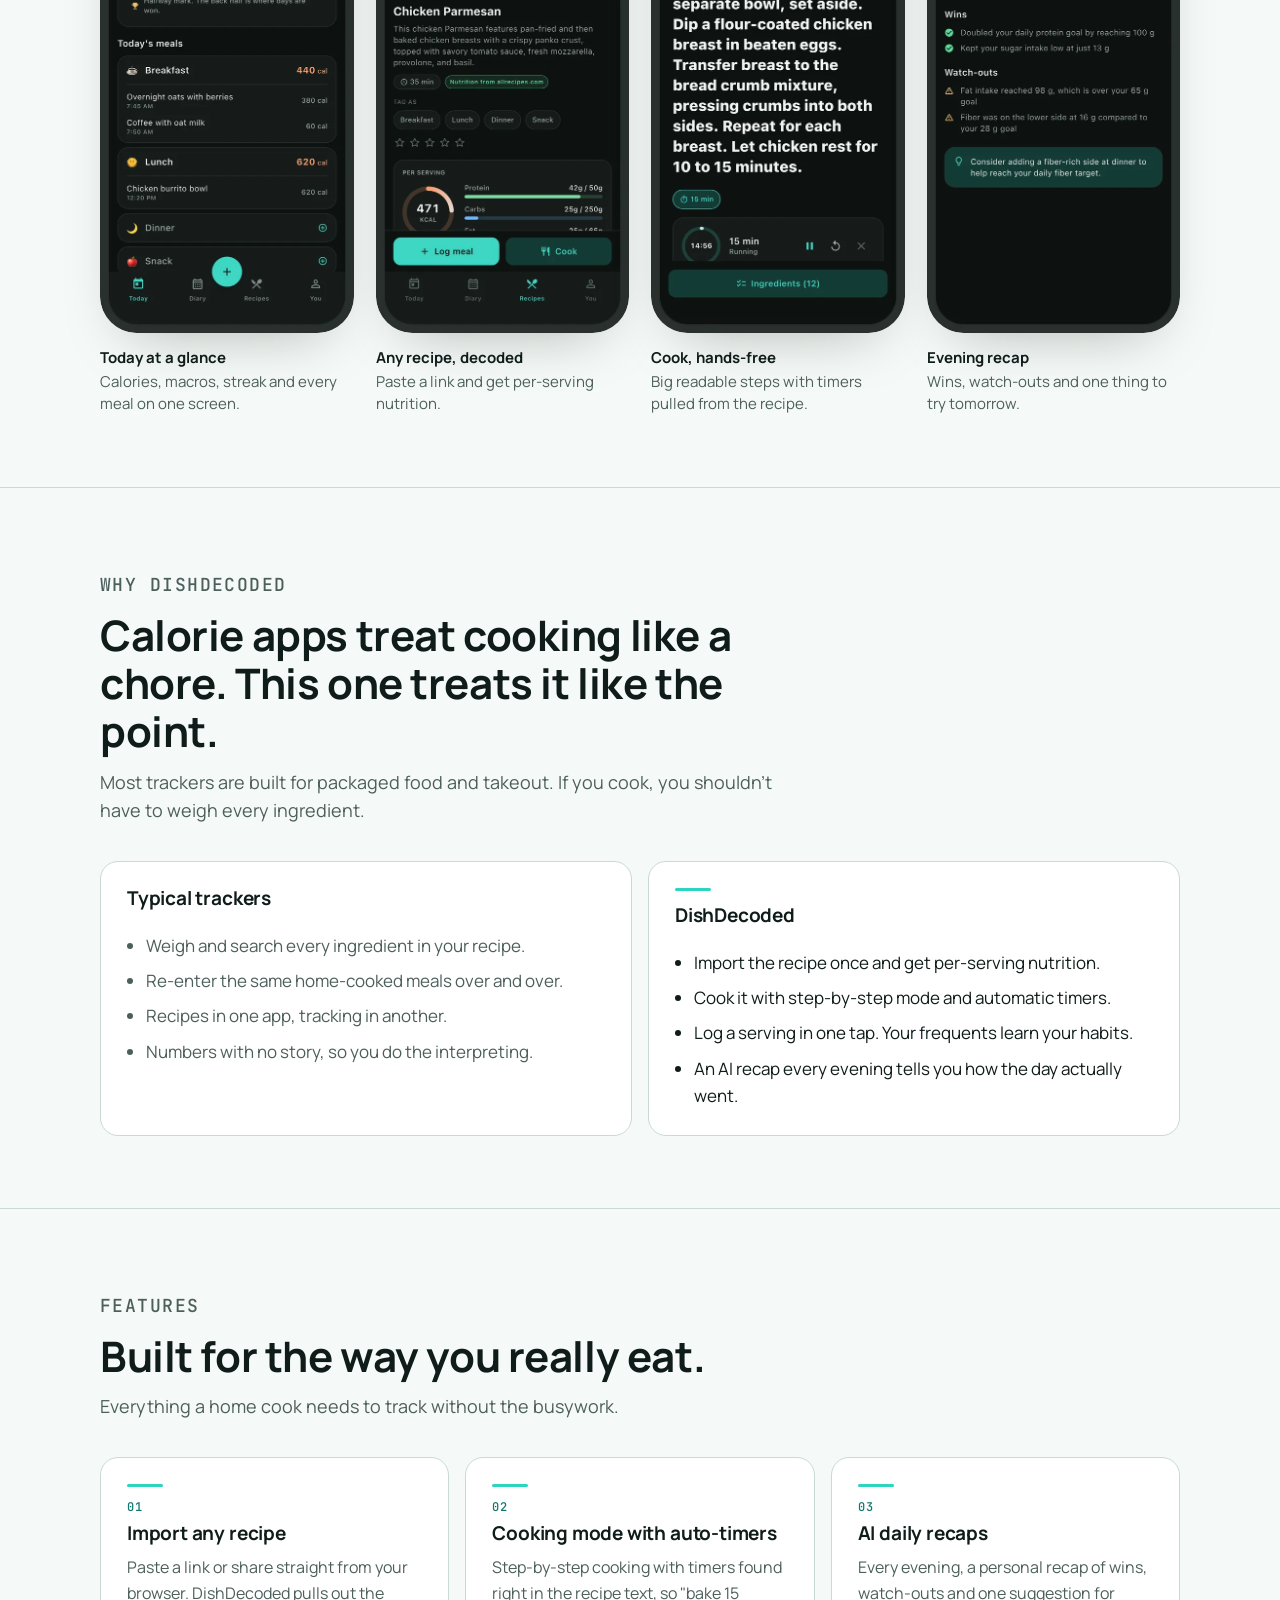
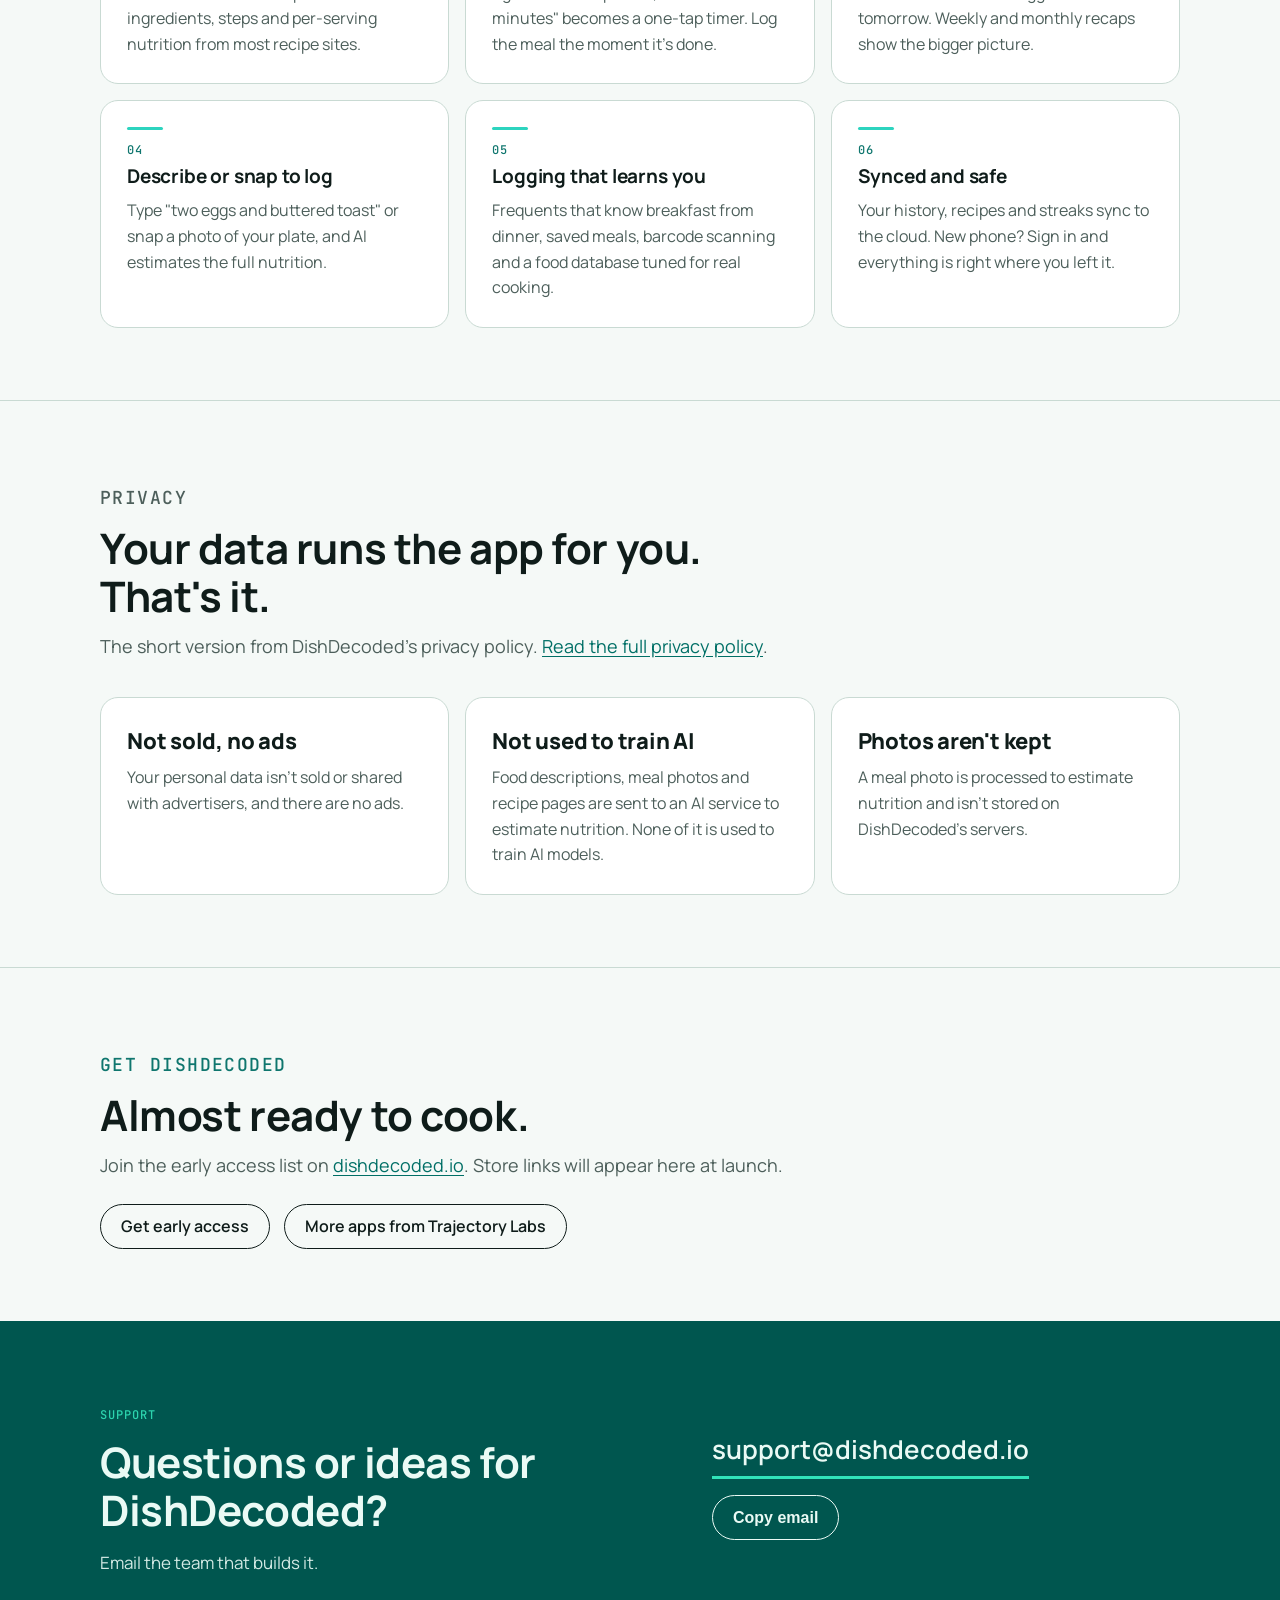
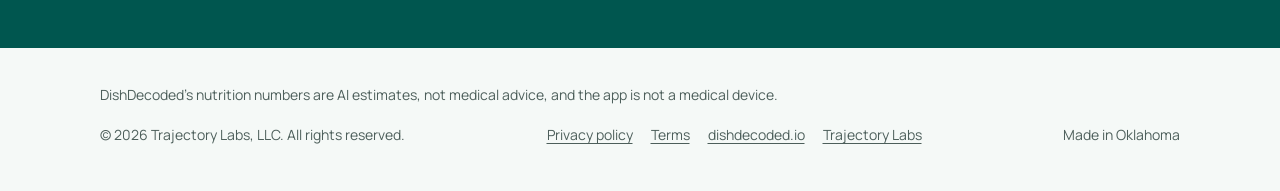
==== commit 1658ee33: "feat(dishdecoded): current Today screen in the hero phone and Today shot (-v2) Co-Authored-By: Claud" ====
--- a/dishdecoded/index.html
+++ b/dishdecoded/index.html
@@ -63,7 +63,7 @@
 .compare .ours ul { color: var(--ink); }
 @media (max-width: 700px) { .compare { grid-template-columns: 1fr; } }
 </style>
-<link rel="preload" as="image" href="assets/hero-phone.webp" type="image/webp">
+<link rel="preload" as="image" href="assets/hero-phone-v2.webp" type="image/webp">
 <script>
 // Always open at the top unless the link points at a section (#...).
 if ('scrollRestoration' in history) history.scrollRestoration = 'manual';
@@ -117,7 +117,7 @@
     <div class="hero-art" aria-hidden="true">
       <div class="orb"></div>
       <div class="dots"><i></i><i></i><i></i><i></i></div>
-      <img class="hero-phone" src="assets/hero-phone.webp" width="640" height="1338" alt="" fetchpriority="high">
+      <img class="hero-phone" src="assets/hero-phone-v2.webp" width="640" height="1338" alt="" fetchpriority="high">
     </div>
   </div>
 </section>
@@ -144,7 +144,7 @@
     </div>
     <div class="shots">
       <figure class="shot">
-        <img src="assets/shot-today.webp" width="520" height="1087" loading="lazy" decoding="async" alt="DishDecoded Today screen: 790 calories logged with protein, carb and fat bars, a two-day streak, and breakfast and lunch listed">
+        <img src="assets/shot-today-v2.webp" width="520" height="1087" loading="lazy" decoding="async" alt="DishDecoded Today screen: 1,060 of 2,000 calories logged with protein, carb and fat bars, and breakfast and lunch listed">
         <figcaption><b>Today at a glance</b>Calories, macros, streak and every meal on one screen.</figcaption>
       </figure>
       <figure class="shot">
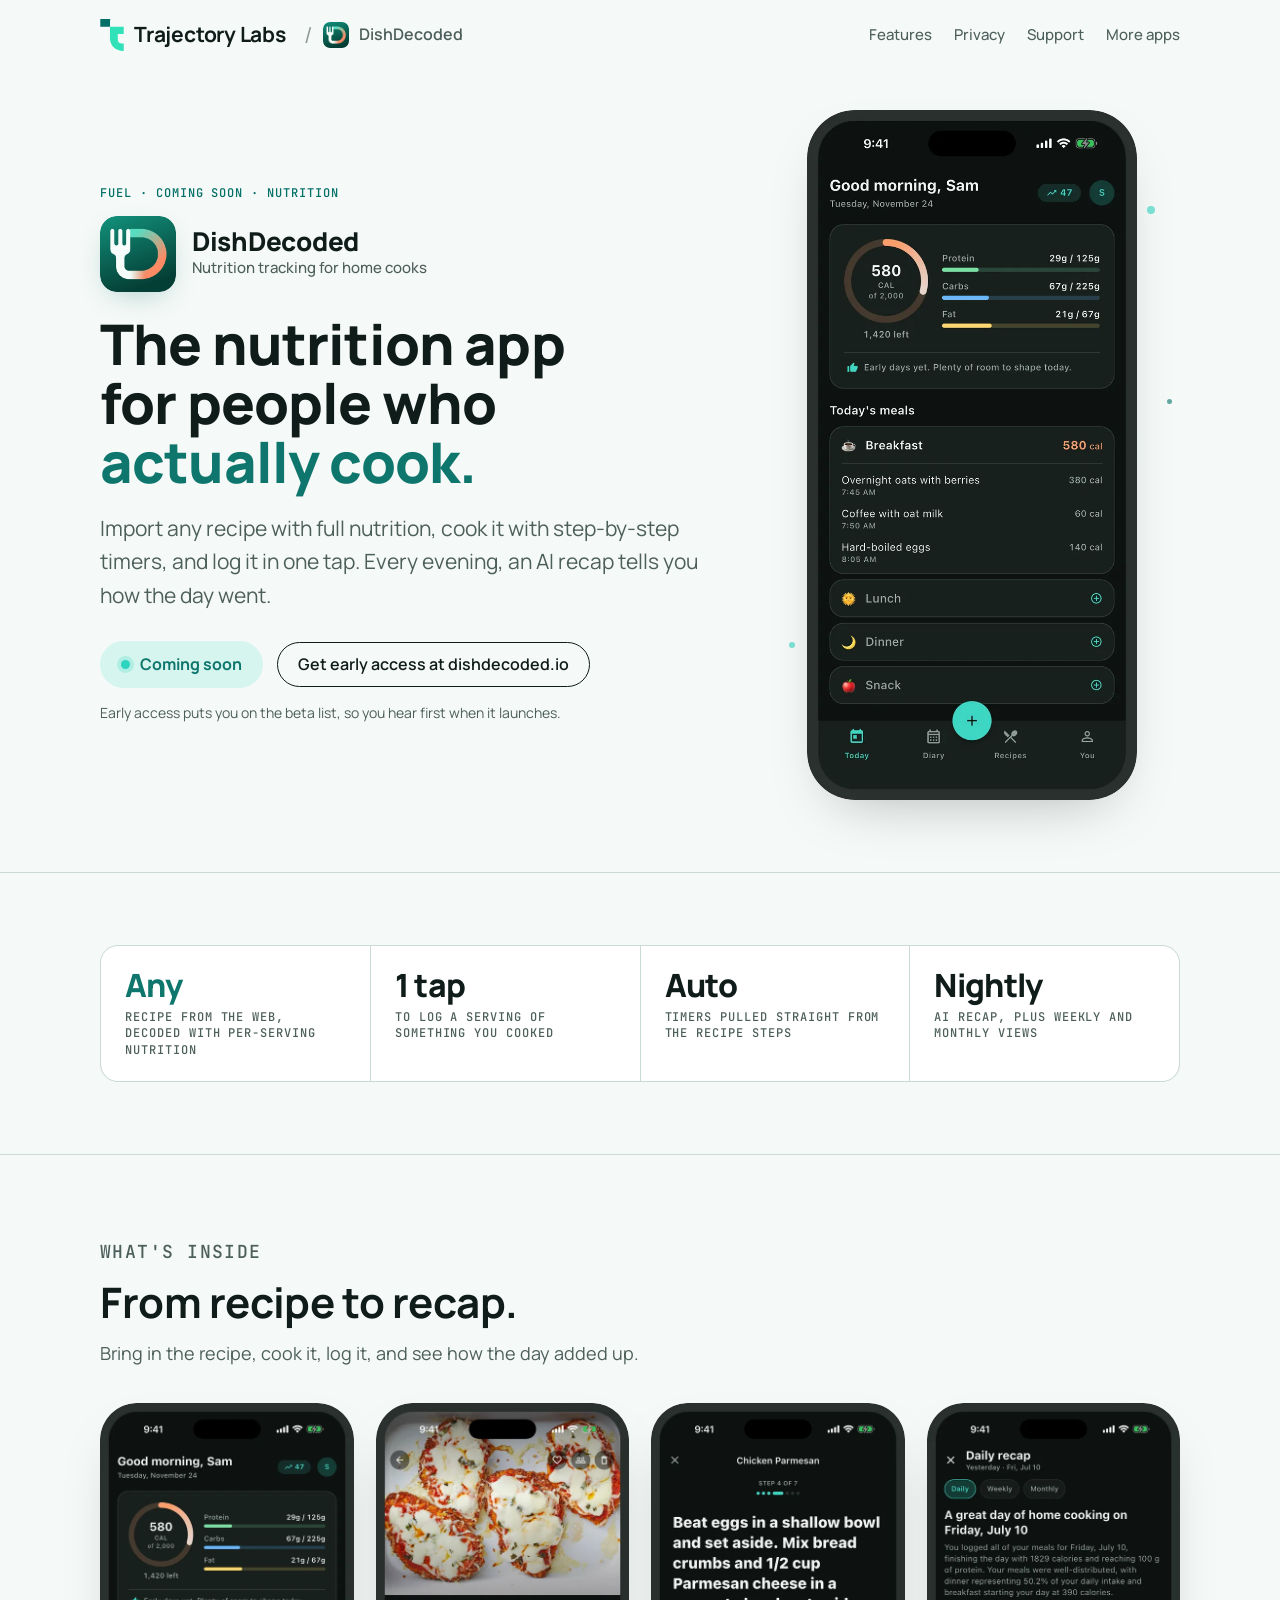
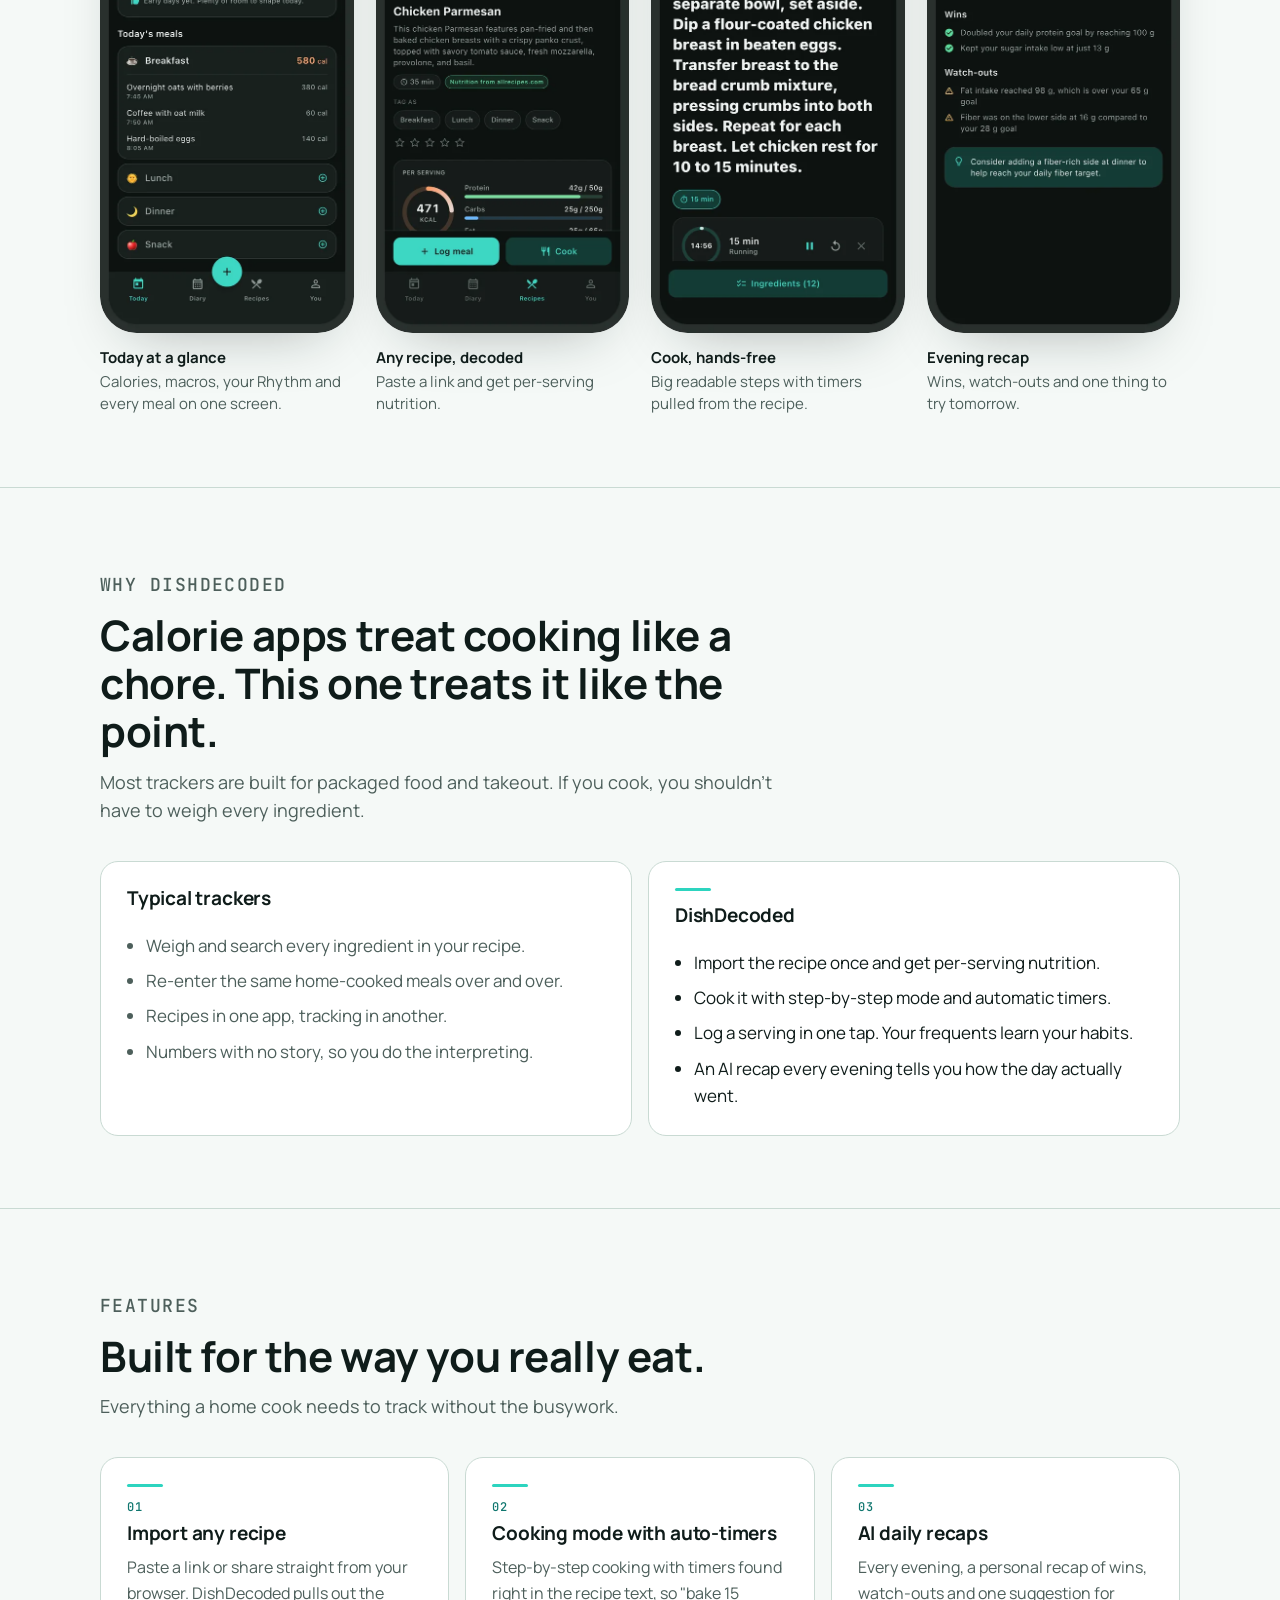
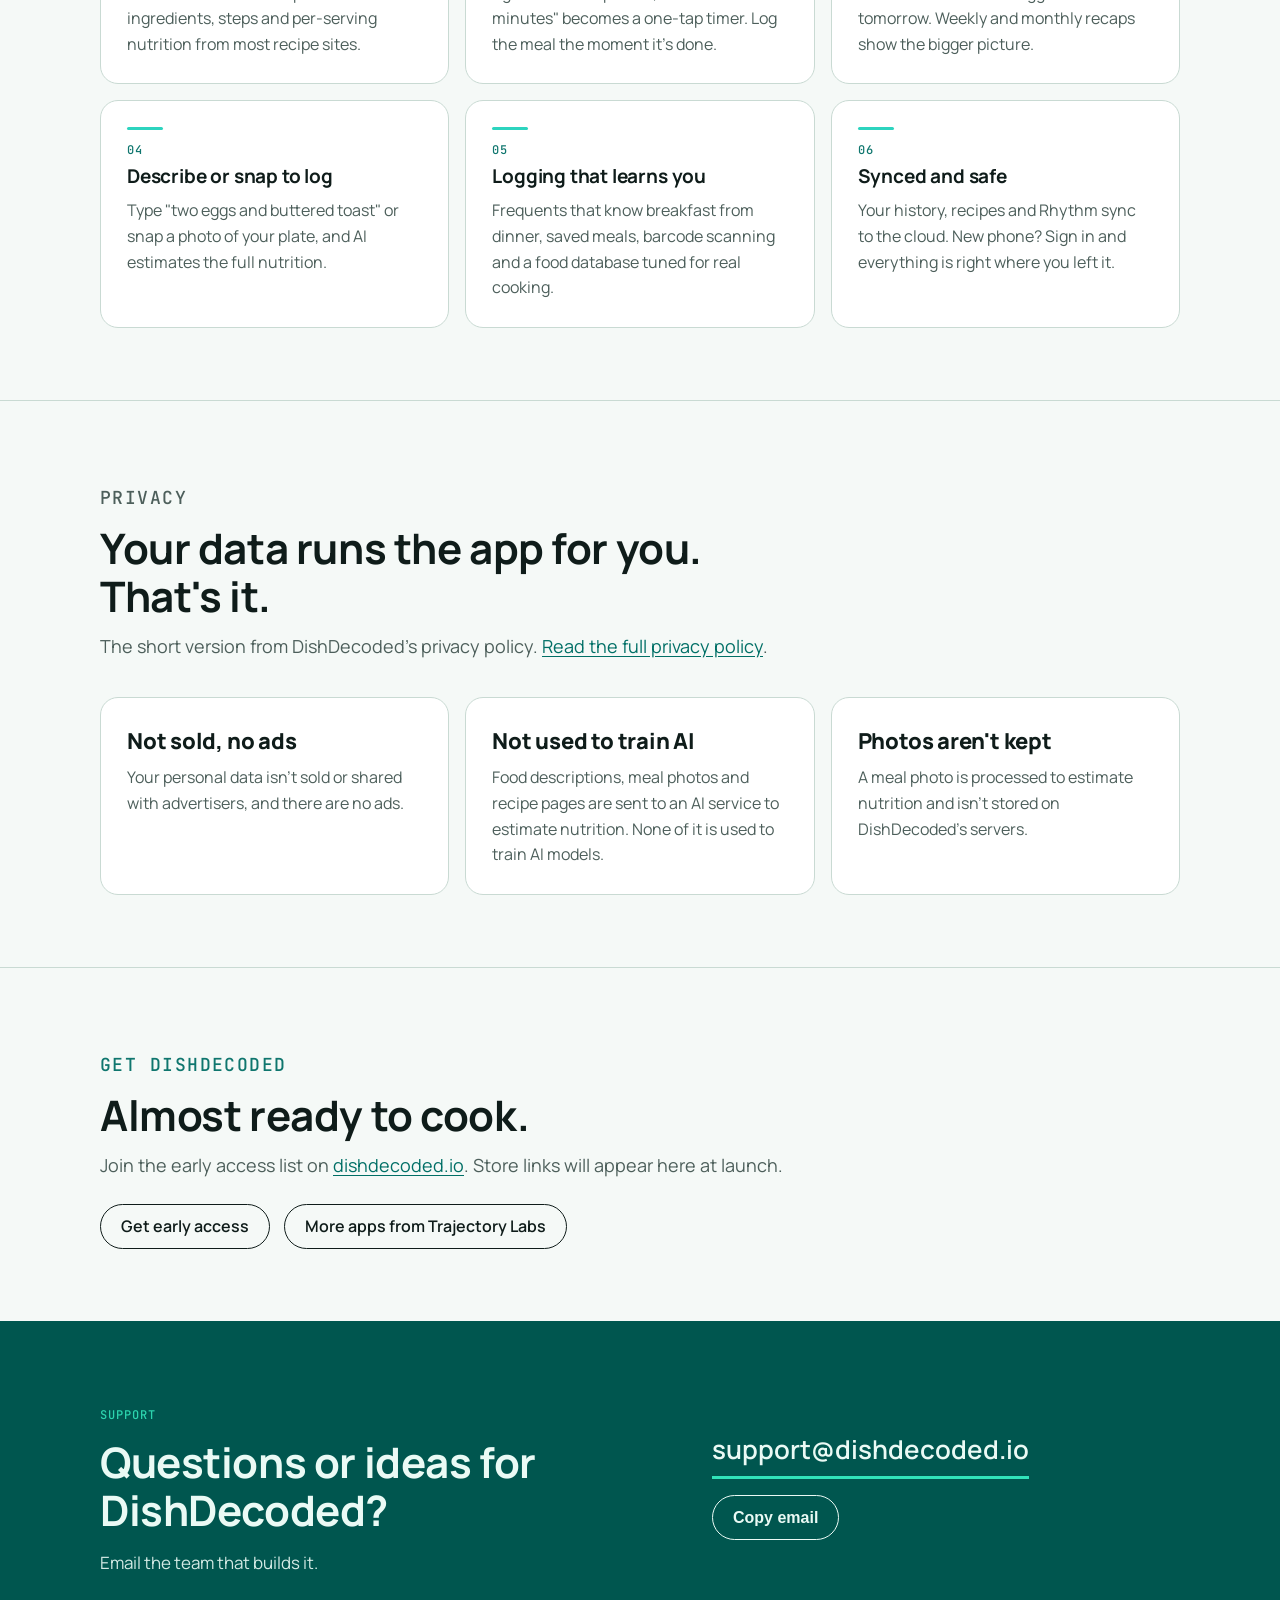
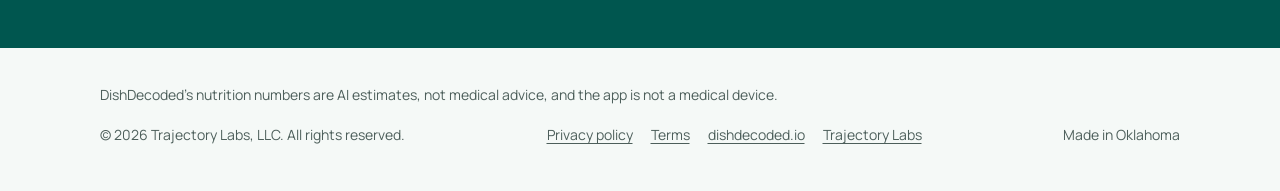
==== commit e7307e88: "feat(dishdecoded): morning Today screen (-v3); Rhythm replaces streak in copy Co-Authored-By: Claude" ====
--- a/dishdecoded/index.html
+++ b/dishdecoded/index.html
@@ -63,7 +63,7 @@
 .compare .ours ul { color: var(--ink); }
 @media (max-width: 700px) { .compare { grid-template-columns: 1fr; } }
 </style>
-<link rel="preload" as="image" href="assets/hero-phone-v2.webp" type="image/webp">
+<link rel="preload" as="image" href="assets/hero-phone-v3.webp" type="image/webp">
 <script>
 // Always open at the top unless the link points at a section (#...).
 if ('scrollRestoration' in history) history.scrollRestoration = 'manual';
@@ -117,7 +117,7 @@
     <div class="hero-art" aria-hidden="true">
       <div class="orb"></div>
       <div class="dots"><i></i><i></i><i></i><i></i></div>
-      <img class="hero-phone" src="assets/hero-phone-v2.webp" width="640" height="1338" alt="" fetchpriority="high">
+      <img class="hero-phone" src="assets/hero-phone-v3.webp" width="640" height="1338" alt="" fetchpriority="high">
     </div>
   </div>
 </section>
@@ -144,8 +144,8 @@
     </div>
     <div class="shots">
       <figure class="shot">
-        <img src="assets/shot-today-v2.webp" width="520" height="1087" loading="lazy" decoding="async" alt="DishDecoded Today screen: 1,060 of 2,000 calories logged with protein, carb and fat bars, and breakfast and lunch listed">
-        <figcaption><b>Today at a glance</b>Calories, macros, streak and every meal on one screen.</figcaption>
+        <img src="assets/shot-today-v3.webp" width="520" height="1087" loading="lazy" decoding="async" alt="DishDecoded Today screen: 580 of 2,000 calories logged with protein, carb and fat bars, a Rhythm score of 47, and breakfast listed">
+        <figcaption><b>Today at a glance</b>Calories, macros, your Rhythm and every meal on one screen.</figcaption>
       </figure>
       <figure class="shot">
         <img src="assets/shot-recipe-v2.webp" width="520" height="1087" loading="lazy" decoding="async" alt="A decoded Chicken Parmesan recipe showing 471 calories per serving with protein, carb and fat breakdown, and Log meal and Cook buttons">
@@ -231,7 +231,7 @@
       <div class="card accent-top">
         <span class="idx">06</span>
         <h3>Synced and safe</h3>
-        <p>Your history, recipes and streaks sync to the cloud. New phone? Sign in and everything is right where you left it.</p>
+        <p>Your history, recipes and Rhythm sync to the cloud. New phone? Sign in and everything is right where you left it.</p>
       </div>
     </div>
   </div>
